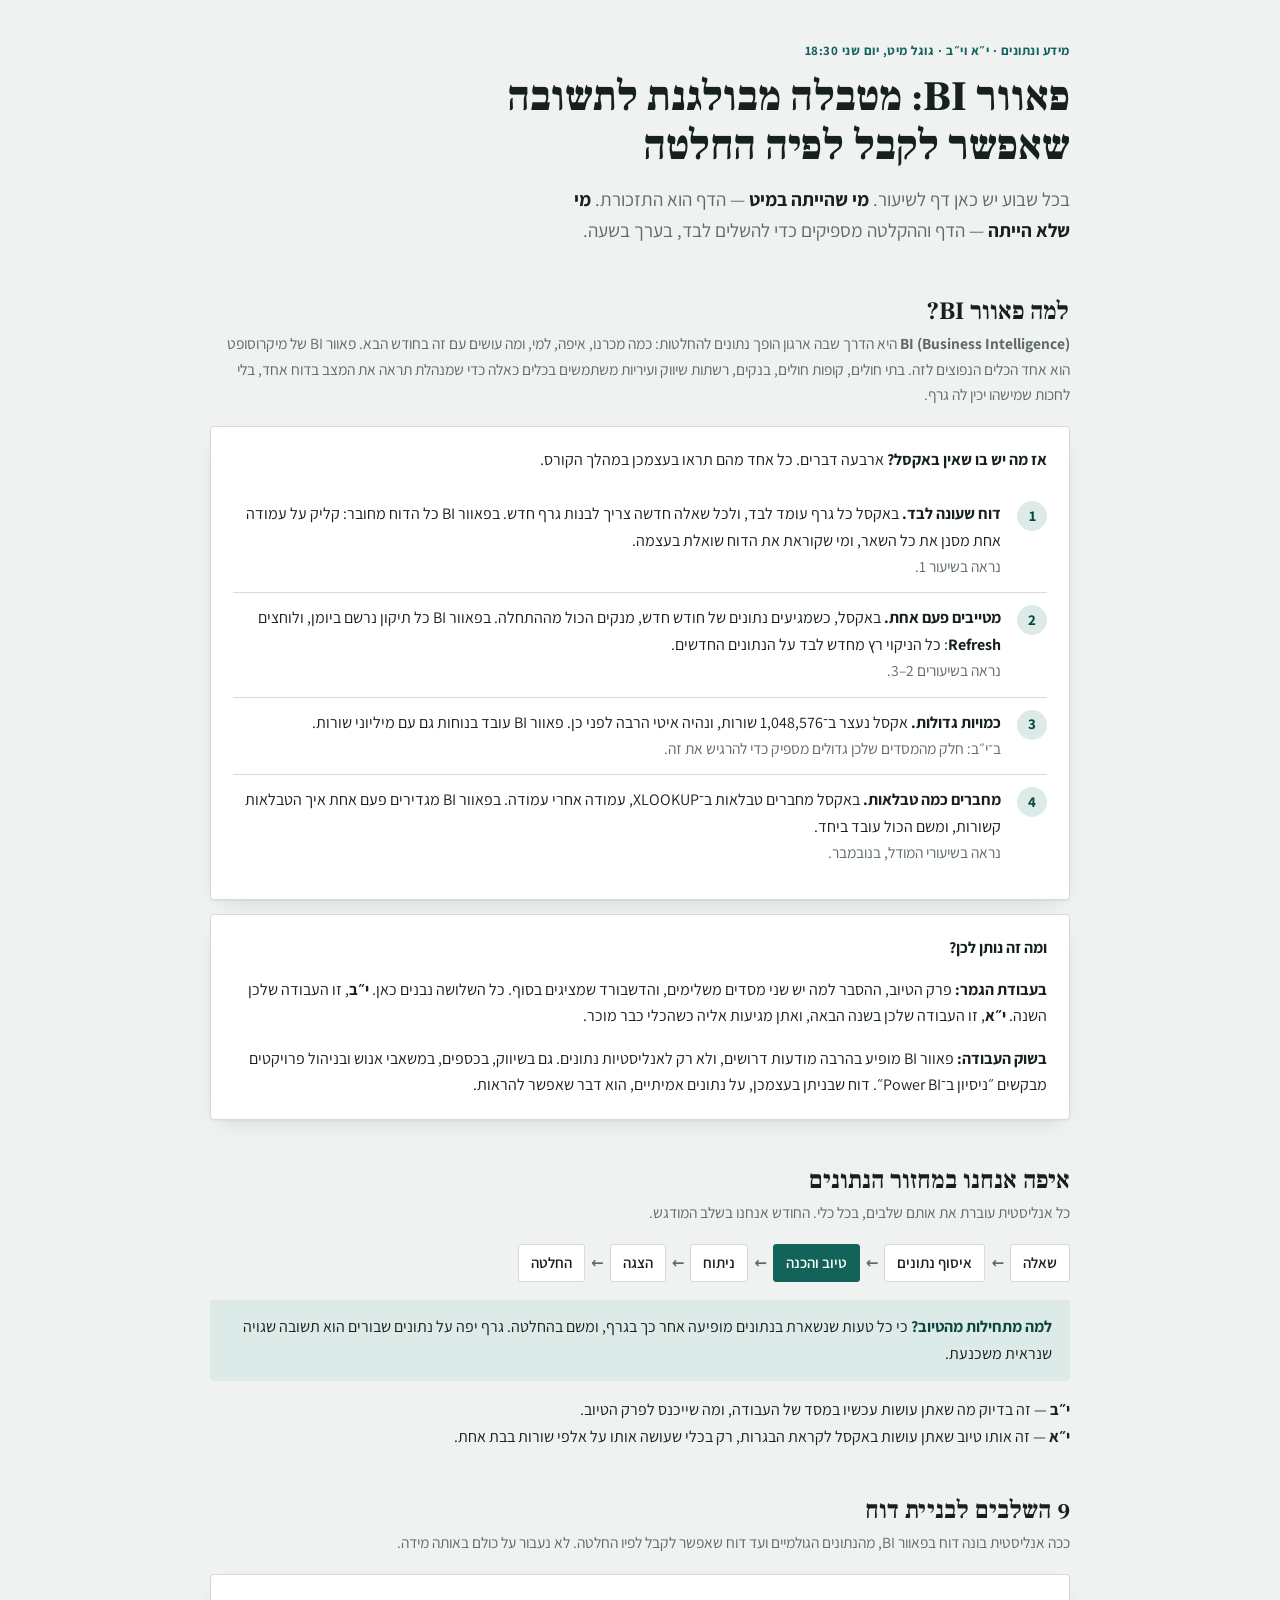
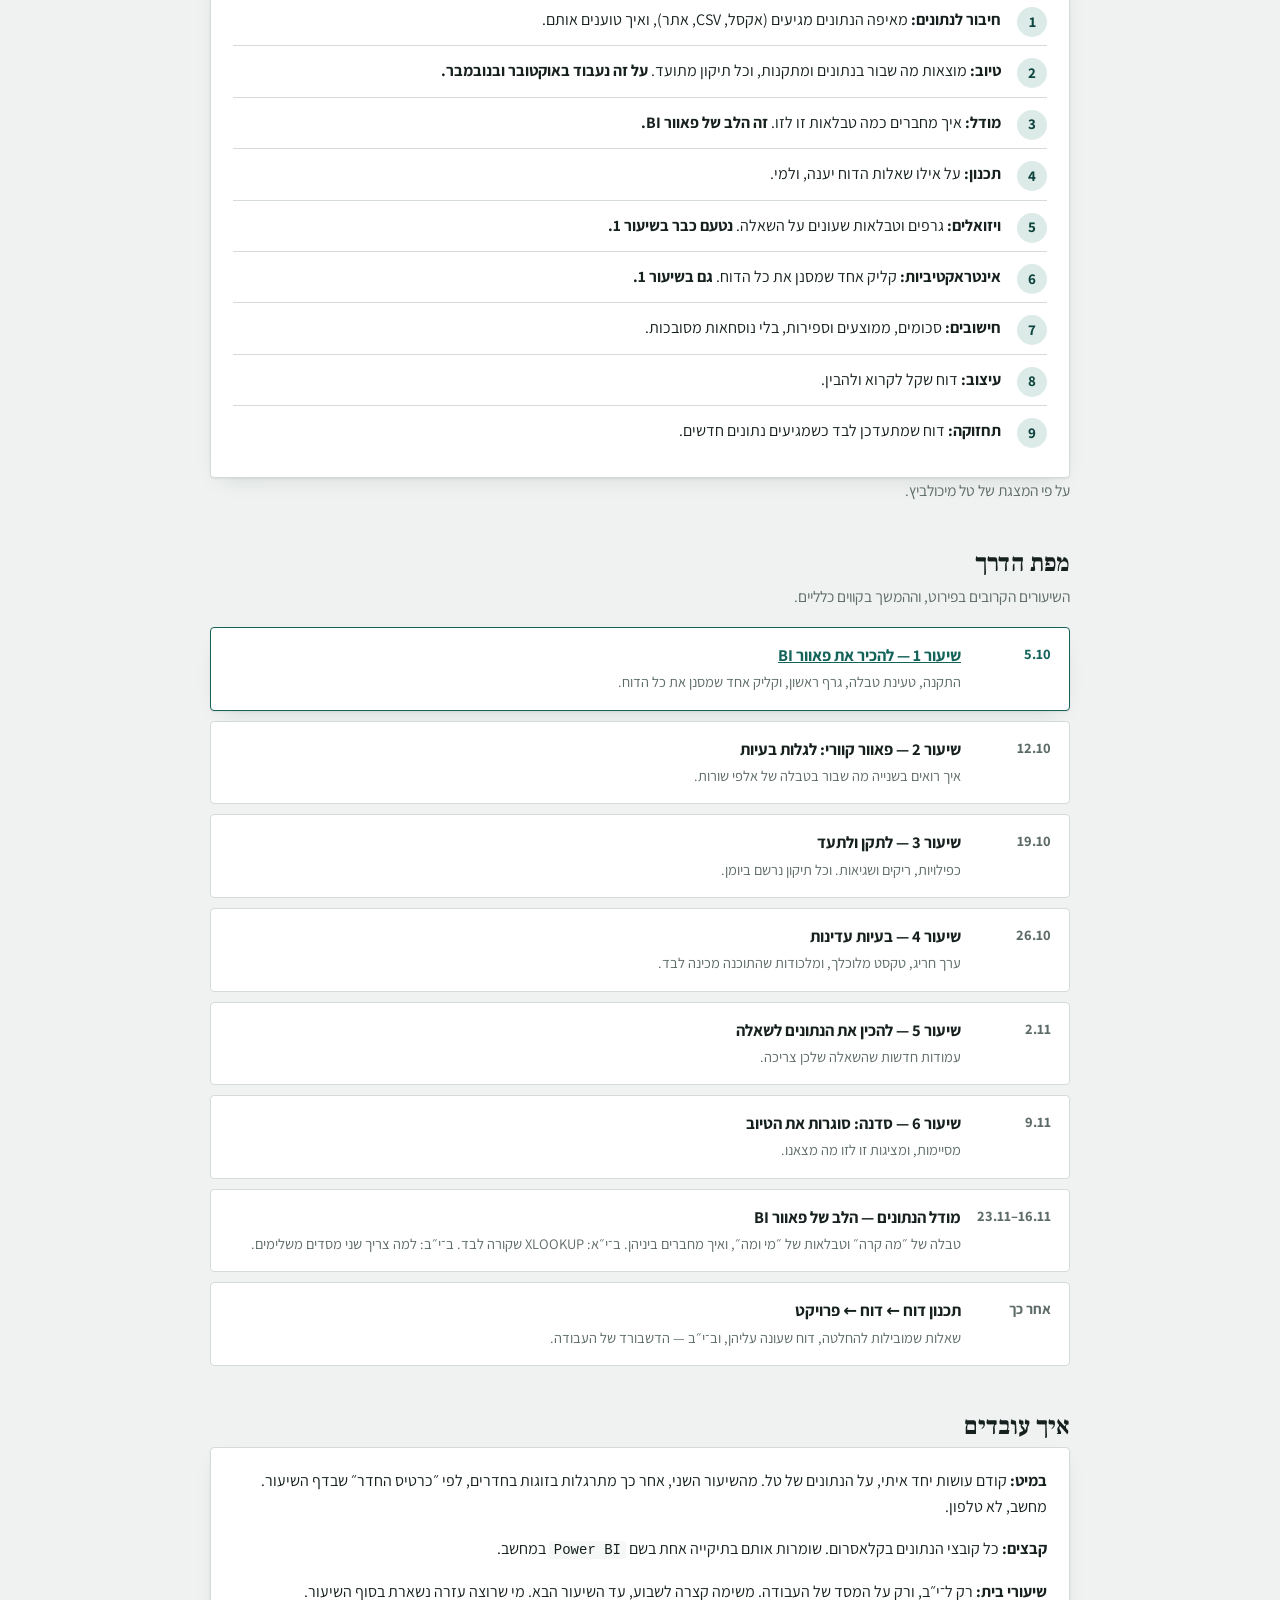
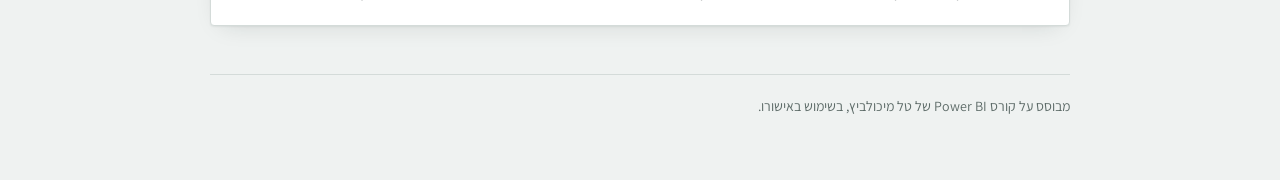
==== index.html @ a645fae7 "מפת הדרך: סעיף "למה פאוור BI?" הגדרה, ארבעה יתרונות מול אקסל (כל אחד קשור לשיעור שבו רואים אותו), עב" ====
<!doctype html>
<html lang="he" dir="rtl">
<head>
<meta charset="utf-8">
<meta name="viewport" content="width=device-width, initial-scale=1">
<title>פאוור BI — מפת הדרך</title>
<link rel="preconnect" href="https://fonts.googleapis.com">
<link rel="preconnect" href="https://fonts.gstatic.com" crossorigin>
<link rel="stylesheet" href="https://fonts.googleapis.com/css2?family=Assistant:wght@400;600;700&family=Frank+Ruhl+Libre:wght@500;700;900&display=swap">
<link rel="stylesheet" href="style.css">
</head>
<body>
<div class="wrap">

<header class="intro">
  <p class="eyebrow">מידע ונתונים · י״א וי״ב · גוגל מיט, יום שני 18:30</p>
  <h1>פאוור BI: מטבלה מבולגנת לתשובה שאפשר לקבל לפיה החלטה</h1>
  <p class="lede">בכל שבוע יש כאן דף לשיעור. <strong>מי שהייתה במיט</strong> — הדף הוא התזכורת.
  <strong>מי שלא הייתה</strong> — הדף וההקלטה מספיקים כדי להשלים לבד, בערך בשעה.</p>
</header>

<section id="why">
  <h2>למה פאוור BI?</h2>
  <p class="sub"><b>BI (Business Intelligence)</b> היא הדרך שבה ארגון הופך נתונים להחלטות: כמה מכרנו, איפה, למי, ומה עושים עם זה בחודש הבא.
  פאוור BI של מיקרוסופט הוא אחד הכלים הנפוצים לזה. בתי חולים, קופות חולים, בנקים, רשתות שיווק ועיריות משתמשים בכלים כאלה כדי שמנהלת תראה את המצב בדוח אחד, בלי לחכות שמישהו יכין לה גרף.</p>
  <div class="box">
    <p style="margin-top:0"><b>אז מה יש בו שאין באקסל?</b> ארבעה דברים. כל אחד מהם תראו בעצמכן במהלך הקורס.</p>
    <ol class="do">
      <li><b>דוח שעונה לבד.</b> באקסל כל גרף עומד לבד, ולכל שאלה חדשה צריך לבנות גרף חדש. בפאוור BI כל הדוח מחובר: קליק על עמודה אחת מסנן את כל השאר, ומי שקוראת את הדוח שואלת בעצמה.
        <br><span class="sub">נראה בשיעור 1.</span></li>
      <li><b>מטייבים פעם אחת.</b> באקסל, כשמגיעים נתונים של חודש חדש, מנקים הכול מההתחלה. בפאוור BI כל תיקון נרשם ביומן, ולוחצים <b>Refresh</b>: כל הניקוי רץ מחדש לבד על הנתונים החדשים.
        <br><span class="sub">נראה בשיעורים 2–3.</span></li>
      <li><b>כמויות גדולות.</b> אקסל נעצר ב־1,048,576 שורות, ונהיה איטי הרבה לפני כן. פאוור BI עובד בנוחות גם עם מיליוני שורות.
        <br><span class="sub">ב־י״ב: חלק מהמסדים שלכן גדולים מספיק כדי להרגיש את זה.</span></li>
      <li><b>מחברים כמה טבלאות.</b> באקסל מחברים טבלאות ב־XLOOKUP, עמודה אחרי עמודה. בפאוור BI מגדירים פעם אחת איך הטבלאות קשורות, ומשם הכול עובד ביחד.
        <br><span class="sub">נראה בשיעורי המודל, בנובמבר.</span></li>
    </ol>
  </div>
  <div class="box">
    <p style="margin-top:0"><b>ומה זה נותן לכן?</b></p>
    <p><b>בעבודת הגמר:</b> פרק הטיוב, ההסבר למה יש שני מסדים משלימים, והדשבורד שמציגים בסוף. כל השלושה נבנים כאן.
    <b>י״ב</b>, זו העבודה שלכן השנה. <b>י״א</b>, זו העבודה שלכן בשנה הבאה, ואתן מגיעות אליה כשהכלי כבר מוכר.</p>
    <p style="margin-bottom:0"><b>בשוק העבודה:</b> פאוור BI מופיע בהרבה מודעות דרושים, ולא רק לאנליסטיות נתונים. גם בשיווק, בכספים, במשאבי אנוש ובניהול פרויקטים מבקשים ״ניסיון ב־Power BI״.
    דוח שבניתן בעצמכן, על נתונים אמיתיים, הוא דבר שאפשר להראות.</p>
  </div>
</section>

<section id="cycle">
  <h2>איפה אנחנו במחזור הנתונים</h2>
  <p class="sub">כל אנליסטית עוברת את אותם שלבים, בכל כלי. החודש אנחנו בשלב המודגש.</p>
  <ul class="cycle" aria-label="מחזור הנתונים">
    <li>שאלה</li><li class="arr" aria-hidden="true">←</li>
    <li>איסוף נתונים</li><li class="arr" aria-hidden="true">←</li>
    <li class="here">טיוב והכנה</li><li class="arr" aria-hidden="true">←</li>
    <li>ניתוח</li><li class="arr" aria-hidden="true">←</li>
    <li>הצגה</li><li class="arr" aria-hidden="true">←</li>
    <li>החלטה</li>
  </ul>
  <div class="why" style="margin-top:18px">
    <b>למה מתחילות מהטיוב?</b> כי כל טעות שנשארת בנתונים מופיעה אחר כך בגרף, ומשם בהחלטה.
    גרף יפה על נתונים שבורים הוא תשובה שגויה שנראית משכנעת.
  </div>
  <p><b>י״ב</b> — זה בדיוק מה שאתן עושות עכשיו במסד של העבודה, ומה שייכנס לפרק הטיוב.<br>
  <b>י״א</b> — זה אותו טיוב שאתן עושות באקסל לקראת הבגרות, רק בכלי שעושה אותו על אלפי שורות בבת אחת.</p>
</section>

<section id="steps">
  <h2>9 השלבים לבניית דוח</h2>
  <p class="sub">ככה אנליסטית בונה דוח בפאוור BI, מהנתונים הגולמיים ועד דוח שאפשר לקבל לפיו החלטה. לא נעבור על כולם באותה מידה.</p>
  <div class="box">
    <ol class="do">
      <li><b>חיבור לנתונים:</b> מאיפה הנתונים מגיעים (אקסל, CSV, אתר), ואיך טוענים אותם.</li>
      <li><b>טיוב:</b> מוצאות מה שבור בנתונים ומתקנות, וכל תיקון מתועד. <b>על זה נעבוד באוקטובר ובנובמבר.</b></li>
      <li><b>מודל:</b> איך מחברים כמה טבלאות זו לזו. <b>זה הלב של פאוור BI.</b></li>
      <li><b>תכנון:</b> על אילו שאלות הדוח יענה, ולמי.</li>
      <li><b>ויזואלים:</b> גרפים וטבלאות שעונים על השאלה. <b>נטעם כבר בשיעור 1.</b></li>
      <li><b>אינטראקטיביות:</b> קליק אחד שמסנן את כל הדוח. <b>גם בשיעור 1.</b></li>
      <li><b>חישובים:</b> סכומים, ממוצעים וספירות, בלי נוסחאות מסובכות.</li>
      <li><b>עיצוב:</b> דוח שקל לקרוא ולהבין.</li>
      <li><b>תחזוקה:</b> דוח שמתעדכן לבד כשמגיעים נתונים חדשים.</li>
    </ol>
  </div>
  <p class="sub">על פי המצגת של טל מיכולביץ.</p>
</section>

<section id="road">
  <h2>מפת הדרך</h2>
  <p class="sub">השיעורים הקרובים בפירוט, וההמשך בקווים כלליים.</p>
  <ol class="road">
    <li class="now"><span class="d">5.10</span><div><b><a href="lesson1.html">שיעור 1 — להכיר את פאוור BI</a></b><span>התקנה, טעינת טבלה, גרף ראשון, וקליק אחד שמסנן את כל הדוח.</span></div></li>
    <li><span class="d">12.10</span><div><b>שיעור 2 — פאוור קוורי: לגלות בעיות</b><span>איך רואים בשנייה מה שבור בטבלה של אלפי שורות.</span></div></li>
    <li><span class="d">19.10</span><div><b>שיעור 3 — לתקן ולתעד</b><span>כפילויות, ריקים ושגיאות. וכל תיקון נרשם ביומן.</span></div></li>
    <li><span class="d">26.10</span><div><b>שיעור 4 — בעיות עדינות</b><span>ערך חריג, טקסט מלוכלך, ומלכודות שהתוכנה מכינה לבד.</span></div></li>
    <li><span class="d">2.11</span><div><b>שיעור 5 — להכין את הנתונים לשאלה</b><span>עמודות חדשות שהשאלה שלכן צריכה.</span></div></li>
    <li><span class="d">9.11</span><div><b>שיעור 6 — סדנה: סוגרות את הטיוב</b><span>מסיימות, ומציגות זו לזו מה מצאנו.</span></div></li>
    <li><span class="d">16.11–23.11</span><div><b>מודל הנתונים — הלב של פאוור BI</b><span>טבלה של ״מה קרה״ וטבלאות של ״מי ומה״, ואיך מחברים ביניהן. ב־י״א: XLOOKUP שקורה לבד. ב־י״ב: למה צריך שני מסדים משלימים.</span></div></li>
    <li><span class="d">אחר כך</span><div><b>תכנון דוח ← דוח ← פרויקט</b><span>שאלות שמובילות להחלטה, דוח שעונה עליהן, וב־י״ב — הדשבורד של העבודה.</span></div></li>
  </ol>
</section>

<section id="how">
  <h2>איך עובדים</h2>
  <div class="box">
    <p style="margin-top:0"><b>במיט:</b> קודם עושות יחד איתי, על הנתונים של טל. מהשיעור השני, אחר כך מתרגלות בזוגות בחדרים, לפי ״כרטיס החדר״ שבדף השיעור. מחשב, לא טלפון.</p>
    <p><b>קבצים:</b> כל קובצי הנתונים בקלאסרום. שומרות אותם בתיקייה אחת בשם <code>Power BI</code> במחשב.</p>
    <p style="margin-bottom:0"><b>שיעורי בית:</b> רק ל־י״ב, ורק על המסד של העבודה. משימה קצרה לשבוע, עד השיעור הבא. מי שרוצה עזרה נשארת בסוף השיעור.</p>
  </div>
</section>

<footer>
  <p>מבוסס על קורס Power BI של טל מיכולביץ, בשימוש באישורו.</p>
</footer>

</div>
</body>
</html>
---- style.css ----
/* סגנון משותף לכל דפי השיעורים — אותה שפה עיצובית כמו דף בחירת המסד */
:root {
  --bg: #eff2f1;
  --surface: #ffffff;
  --surface-2: #f6f8f7;
  --ink: #16211f;
  --muted: #5d6b68;
  --line: #d4dbd9;
  --accent: #14635a;
  --accent-ink: #0d443e;
  --accent-soft: #dcebe7;
  --clay: #a84f28;
  --clay-soft: #f6e7df;
  --shadow: 0 1px 2px rgba(22,33,31,.06), 0 8px 24px -12px rgba(22,33,31,.18);
  --display: "Frank Ruhl Libre", "Times New Roman", serif;
  --body: "Assistant", "Segoe UI", system-ui, sans-serif;
  --mono: "Consolas", "Courier New", monospace;
}
@media (prefers-color-scheme: dark) {
  :root:not([data-theme="light"]) {
    --bg: #0f1513; --surface: #18211f; --surface-2: #1e2826;
    --ink: #e9efed; --muted: #96a5a1; --line: #2c3936;
    --accent: #5cbbab; --accent-ink: #8fd6c9; --accent-soft: #1b302c;
    --clay: #e0906a; --clay-soft: #2e211a;
    --shadow: 0 1px 2px rgba(0,0,0,.4), 0 8px 24px -12px rgba(0,0,0,.7);
  }
}
:root[data-theme="dark"] {
  --bg: #0f1513; --surface: #18211f; --surface-2: #1e2826;
  --ink: #e9efed; --muted: #96a5a1; --line: #2c3936;
  --accent: #5cbbab; --accent-ink: #8fd6c9; --accent-soft: #1b302c;
  --clay: #e0906a; --clay-soft: #2e211a;
  --shadow: 0 1px 2px rgba(0,0,0,.4), 0 8px 24px -12px rgba(0,0,0,.7);
}

* { box-sizing: border-box; }

body {
  direction: rtl;
  background: var(--bg);
  color: var(--ink);
  font-family: var(--body);
  font-size: 16px;
  line-height: 1.65;
  margin: 0;
  padding-inline: 16px;
  padding-block: 0 56px;
}

.wrap { max-width: 860px; margin-inline: auto; }

/* ---------- פתיחה ---------- */
.intro { padding-block: 40px 4px; }
.eyebrow {
  font-size: 13px; font-weight: 700; color: var(--accent);
  letter-spacing: .04em; margin: 0 0 12px;
}
.eyebrow a { color: inherit; }
h1 {
  font-family: var(--display); font-weight: 900;
  font-size: clamp(28px, 6vw, 42px); line-height: 1.15;
  margin: 0 0 14px; text-wrap: balance;
}
.lede { font-size: clamp(17px, 2.4vw, 19px); color: var(--muted); max-width: 58ch; margin: 0; }
.lede strong { color: var(--ink); }

/* ---------- ניווט פנימי ---------- */
.toc {
  display: flex; flex-wrap: wrap; gap: 8px; margin: 24px 0 0; padding: 0; list-style: none;
}
.toc a {
  display: inline-block; font-size: 14px; font-weight: 600; text-decoration: none;
  border: 1px solid var(--line); border-radius: 3px; padding: 6px 12px;
  color: var(--ink); background: var(--surface);
}
.toc a:hover, .toc a:focus-visible { border-color: var(--accent); color: var(--accent); }

/* ---------- חלקים ---------- */
section { margin-top: 44px; scroll-margin-top: 16px; }
h2 {
  font-family: var(--display); font-weight: 700; font-size: 25px;
  margin: 0 0 4px; line-height: 1.3;
}
h2 .part { color: var(--accent); font-size: 17px; display: block; font-family: var(--body); font-weight: 700; }
.sub { color: var(--muted); font-size: 15.5px; margin: 0 0 18px; }
h3 { font-size: 18px; margin: 26px 0 8px; }

.box {
  background: var(--surface); border: 1px solid var(--line); border-radius: 4px;
  padding: 20px 22px; box-shadow: var(--shadow);
}
.box + .box { margin-top: 14px; }

/* ---------- צעדים ממוספרים ---------- */
ol.do { counter-reset: s; list-style: none; padding: 0; margin: 0; }
ol.do > li {
  counter-increment: s; position: relative;
  padding: 12px 46px 12px 0; border-bottom: 1px solid var(--line);
}
ol.do > li:last-child { border-bottom: 0; }
ol.do > li::before {
  content: counter(s); position: absolute; right: 0; top: 12px;
  width: 30px; height: 30px; border-radius: 50%;
  background: var(--accent-soft); color: var(--accent-ink);
  font-weight: 700; font-size: 15px; display: grid; place-items: center;
}
ol.do ul { margin: 6px 0 0; padding-inline-start: 20px; }

/* נתיב תפריט: Home › Get Data › Excel */
.path {
  font-family: var(--mono); font-size: 14px; direction: ltr; unicode-bidi: isolate;
  background: var(--surface-2); border: 1px solid var(--line); border-radius: 3px;
  padding: 1px 6px; white-space: nowrap;
}
/* בטלפון נתיב ארוך נשבר לשורות, אחרת הוא מרחיב את כל הדף */
@media (max-width: 600px) { .path { white-space: normal; overflow-wrap: anywhere; } }
code, .en { direction: ltr; unicode-bidi: isolate; }
code { font-family: var(--mono); font-size: 14px; background: var(--surface-2); padding: 1px 5px; border-radius: 3px; }

figure { margin: 12px 0 4px; }
figure img { max-width: 100%; height: auto; border: 1px solid var(--line); border-radius: 3px; display: block; }
figcaption { font-size: 13.5px; color: var(--muted); margin-top: 4px; }

/* ---------- תיבות מיוחדות ---------- */
.why {
  background: var(--accent-soft); color: var(--ink);
  border-radius: 4px; padding: 14px 18px; margin: 14px 0;
}
.why b:first-child { color: var(--accent-ink); }
.trap {
  background: var(--clay-soft); border-inline-start: 3px solid var(--clay);
  border-radius: 0 3px 3px 0; padding: 12px 16px; margin: 12px 0; font-size: 15px;
}
.trap b:first-child { color: var(--clay); }
.who {
  display: inline-block; font-size: 12.5px; font-weight: 700; border-radius: 3px;
  padding: 1px 8px; margin-inline-start: 6px; vertical-align: 2px;
  background: var(--clay); color: #fff;
}
.who.all { background: var(--accent); }

/* ---------- כרטיס החדר ---------- */
/* ביקורת: "✔ עכשיו אמור להופיע..." אחרי כל 2–3 שלבים */
.ok {
  border: 1px solid var(--accent); border-inline-start-width: 4px; border-radius: 3px;
  padding: 10px 14px; margin: 12px 0; font-size: 15px; background: var(--surface);
}
.ok b:first-child { color: var(--accent-ink); }
/* החילוף באמצע: הנהגת והנווטת מתחלפות */
.swap {
  border: 1px dashed var(--line); border-radius: 3px; text-align: center;
  padding: 8px 12px; margin: 14px 0; font-weight: 700; color: var(--muted);
}
/* "אם נשאר זמן" */
.opt {
  display: inline-block; font-size: 12.5px; font-weight: 700; border-radius: 3px;
  padding: 1px 8px; margin-inline-start: 6px; vertical-align: 2px;
  border: 1px solid var(--muted); color: var(--muted);
}
.roles { display: grid; grid-template-columns: repeat(auto-fit, minmax(220px, 1fr)); gap: 10px; margin: 0 0 14px; }
.roles div { background: var(--surface-2); border-radius: 3px; padding: 10px 14px; font-size: 15px; }

/* ---------- הקלטה ואינדקס ---------- */
.rec { display: flex; flex-wrap: wrap; gap: 10px; align-items: center; }
.btn {
  display: inline-block; font-size: 15px; font-weight: 700; text-decoration: none;
  background: var(--accent); color: #fff; border-radius: 3px; padding: 9px 16px;
}
:root[data-theme="dark"] .btn { color: #0f1513; }
@media (prefers-color-scheme: dark) { :root:not([data-theme="light"]) .btn { color: #0f1513; } }
.btn.off { background: var(--line); color: var(--muted); pointer-events: none; }

table { border-collapse: collapse; width: 100%; font-size: 15px; }
th, td { text-align: right; padding: 8px 10px; border-bottom: 1px solid var(--line); vertical-align: top; }
th { font-size: 13.5px; color: var(--muted); font-weight: 700; }
td.t { font-variant-numeric: tabular-nums; white-space: nowrap; direction: ltr; text-align: left; width: 1%; }
.scroll { overflow-x: auto; }

/* ---------- נתקעתי ---------- */
details {
  background: var(--surface); border: 1px solid var(--line); border-radius: 4px;
  padding: 0 18px; margin-bottom: 8px;
}
summary { cursor: pointer; font-weight: 700; padding: 12px 0; }
details[open] summary { border-bottom: 1px solid var(--line); margin-bottom: 10px; }
details > :last-child { margin-bottom: 14px; }

/* ---------- איך אדע שהצלחתי ---------- */
.check { list-style: none; padding: 0; margin: 0; }
.check li { padding: 6px 0; }
.check label { display: flex; gap: 10px; align-items: flex-start; cursor: pointer; }
.check input { width: 18px; height: 18px; margin-top: 4px; accent-color: var(--accent); flex: none; }

/* ---------- מפת הדרך ---------- */
.road { list-style: none; padding: 0; margin: 0; display: grid; gap: 10px; }
.road li {
  display: grid; grid-template-columns: 76px 1fr; gap: 14px; align-items: start;
  background: var(--surface); border: 1px solid var(--line); border-radius: 4px; padding: 14px 18px;
}
.road .d { font-weight: 700; color: var(--muted); font-variant-numeric: tabular-nums; }
.road b { display: block; font-size: 16.5px; }
.road span { color: var(--muted); font-size: 14.5px; }
.road li.now { border-color: var(--accent); box-shadow: var(--shadow); }
.road li.now .d { color: var(--accent); }
.road a { color: var(--accent); font-weight: 700; }

.cycle { display: flex; flex-wrap: wrap; gap: 6px; align-items: center; margin: 8px 0 0; padding: 0; list-style: none; }
.cycle li {
  background: var(--surface); border: 1px solid var(--line); border-radius: 3px;
  padding: 6px 12px; font-weight: 600; font-size: 15px;
}
.cycle li.here { background: var(--accent); border-color: var(--accent); color: #fff; }
:root[data-theme="dark"] .cycle li.here { color: #0f1513; }
@media (prefers-color-scheme: dark) { :root:not([data-theme="light"]) .cycle li.here { color: #0f1513; } }
.cycle .arr { border: 0; background: none; padding: 0; color: var(--muted); }

footer { margin-top: 48px; padding-top: 20px; border-top: 1px solid var(--line); }
footer p { margin: 0 0 6px; font-size: 14px; color: var(--muted); }
footer a { color: var(--accent); font-weight: 600; }

a:focus-visible, summary:focus-visible, input:focus-visible { outline: 2px solid var(--accent); outline-offset: 2px; }

@media (max-width: 560px) {
  .road li { grid-template-columns: 1fr; gap: 2px; }
  ol.do > li { padding-right: 40px; }
}
@media print {
  body { background: #fff; }
  .toc, .rec { display: none; }
  details { border: 0; }
}
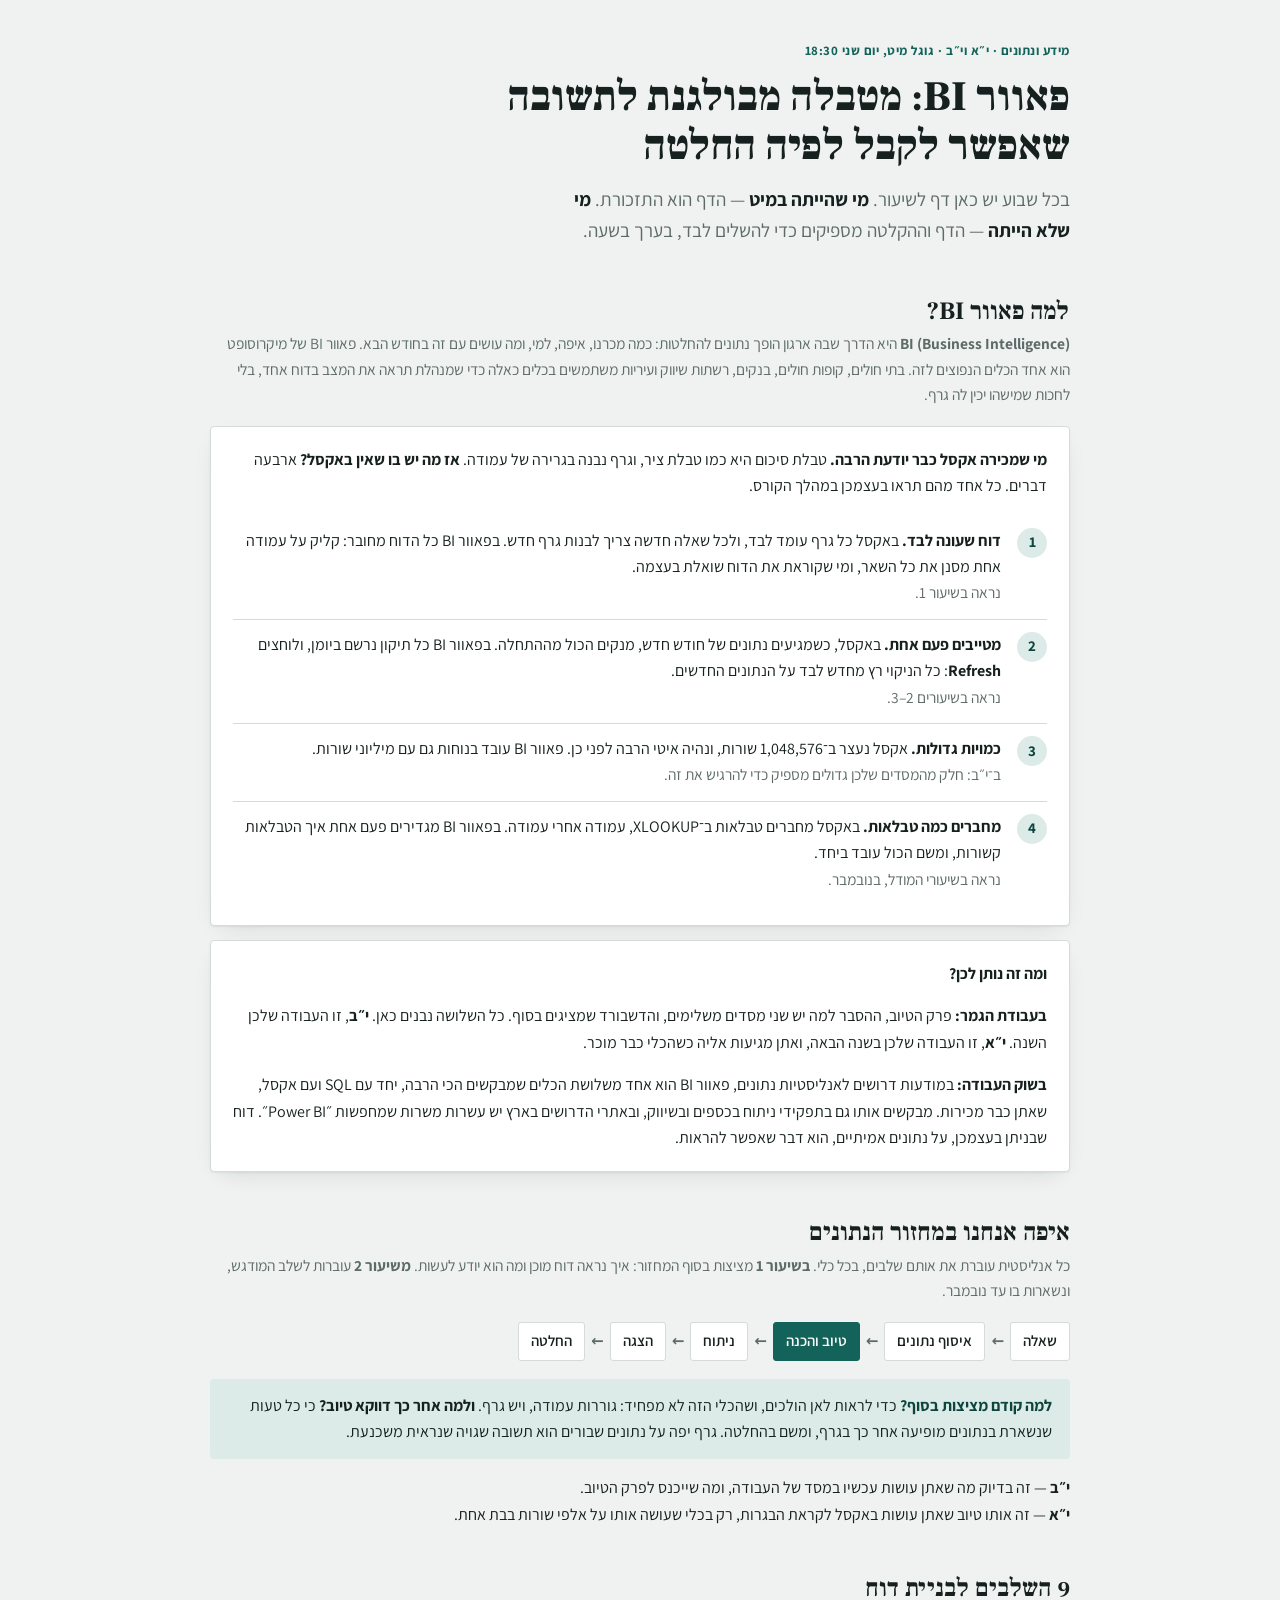
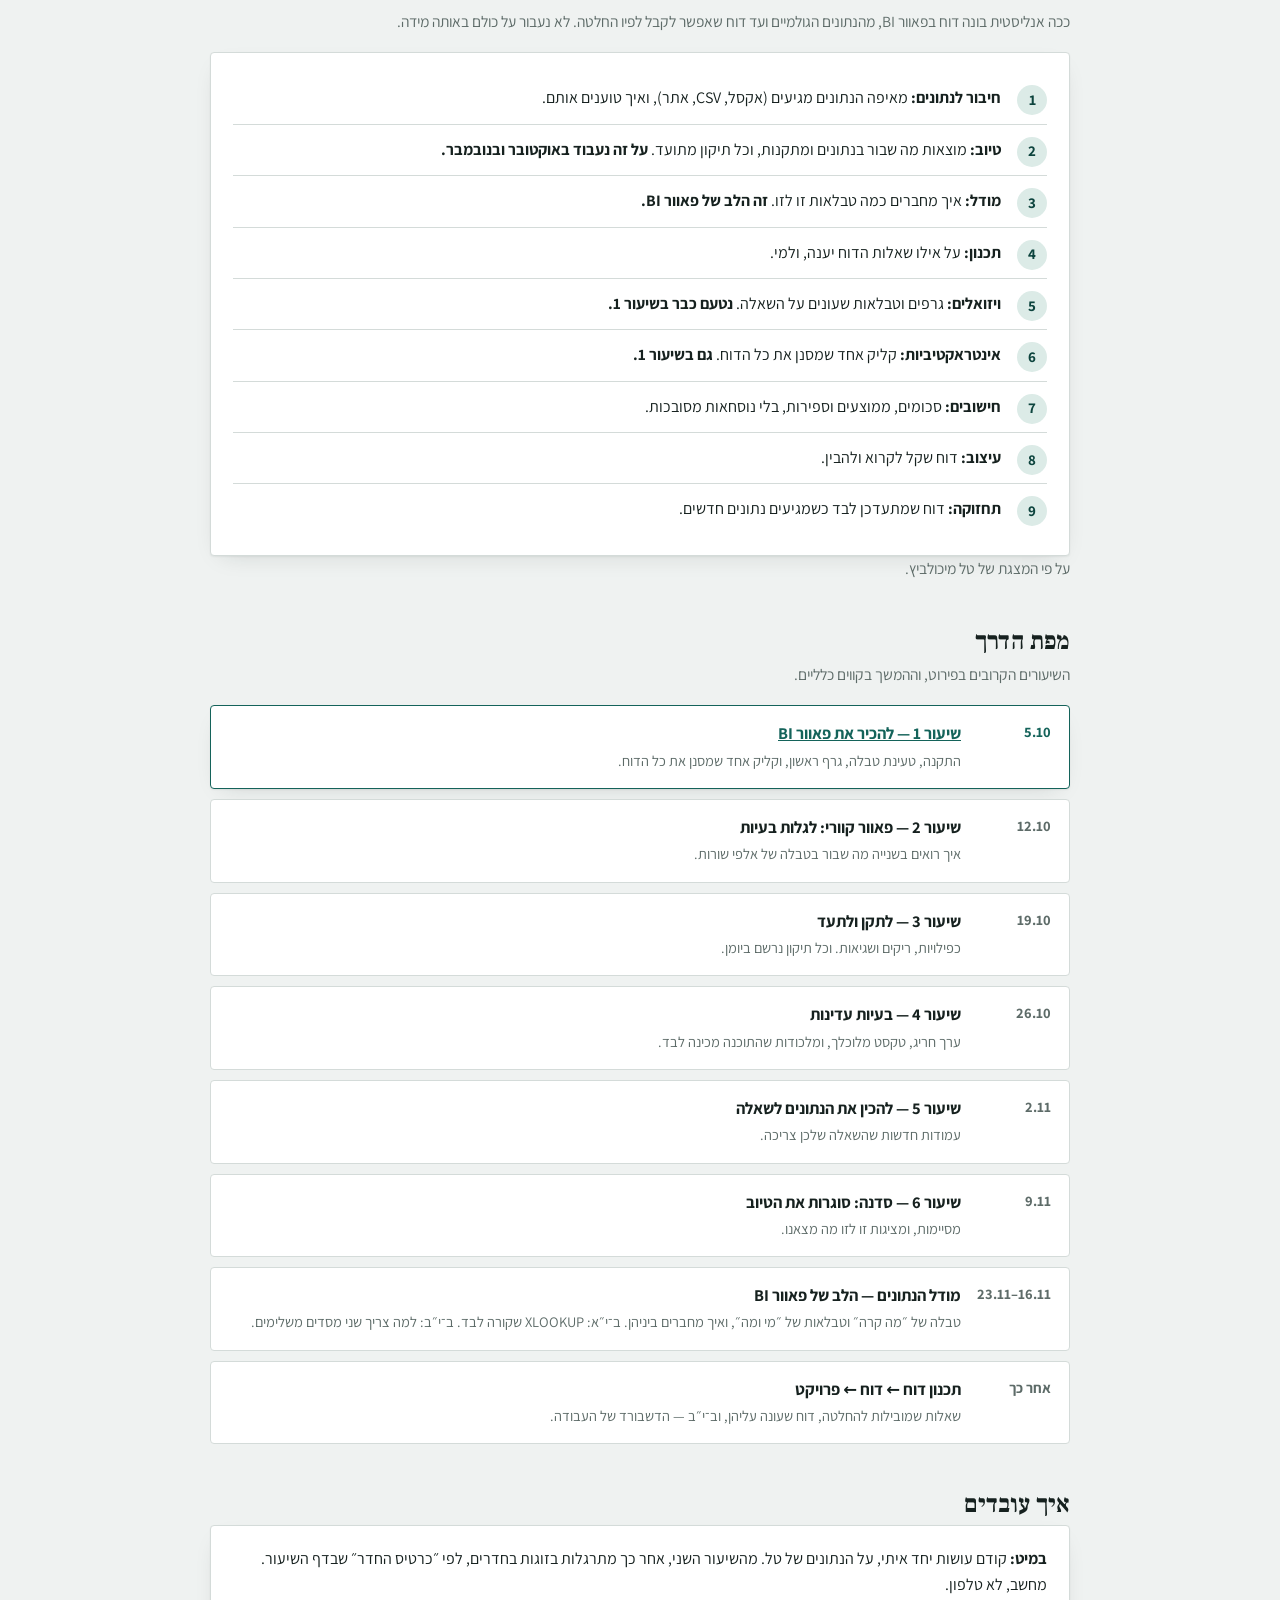
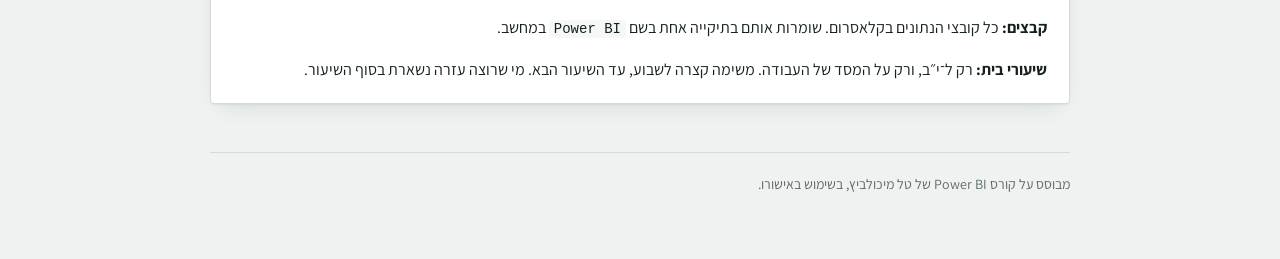
==== commit 61ce2dd3: "מפת הדרך: שיעור 1 כהיכרות, ושוק העבודה בנוסח מדויק מחזור הנתונים: בשיעור 1 מציצות בדוח מוכן, הטיוב מ" ====
--- a/index.html
+++ b/index.html
@@ -24,7 +24,8 @@
   <p class="sub"><b>BI (Business Intelligence)</b> היא הדרך שבה ארגון הופך נתונים להחלטות: כמה מכרנו, איפה, למי, ומה עושים עם זה בחודש הבא.
   פאוור BI של מיקרוסופט הוא אחד הכלים הנפוצים לזה. בתי חולים, קופות חולים, בנקים, רשתות שיווק ועיריות משתמשים בכלים כאלה כדי שמנהלת תראה את המצב בדוח אחד, בלי לחכות שמישהו יכין לה גרף.</p>
   <div class="box">
-    <p style="margin-top:0"><b>אז מה יש בו שאין באקסל?</b> ארבעה דברים. כל אחד מהם תראו בעצמכן במהלך הקורס.</p>
+    <p style="margin-top:0"><b>מי שמכירה אקסל כבר יודעת הרבה.</b> טבלת סיכום היא כמו טבלת ציר, וגרף נבנה בגרירה של עמודה.
+    <b>אז מה יש בו שאין באקסל?</b> ארבעה דברים. כל אחד מהם תראו בעצמכן במהלך הקורס.</p>
     <ol class="do">
       <li><b>דוח שעונה לבד.</b> באקסל כל גרף עומד לבד, ולכל שאלה חדשה צריך לבנות גרף חדש. בפאוור BI כל הדוח מחובר: קליק על עמודה אחת מסנן את כל השאר, ומי שקוראת את הדוח שואלת בעצמה.
         <br><span class="sub">נראה בשיעור 1.</span></li>
@@ -40,14 +41,16 @@
     <p style="margin-top:0"><b>ומה זה נותן לכן?</b></p>
     <p><b>בעבודת הגמר:</b> פרק הטיוב, ההסבר למה יש שני מסדים משלימים, והדשבורד שמציגים בסוף. כל השלושה נבנים כאן.
     <b>י״ב</b>, זו העבודה שלכן השנה. <b>י״א</b>, זו העבודה שלכן בשנה הבאה, ואתן מגיעות אליה כשהכלי כבר מוכר.</p>
-    <p style="margin-bottom:0"><b>בשוק העבודה:</b> פאוור BI מופיע בהרבה מודעות דרושים, ולא רק לאנליסטיות נתונים. גם בשיווק, בכספים, במשאבי אנוש ובניהול פרויקטים מבקשים ״ניסיון ב־Power BI״.
+    <p style="margin-bottom:0"><b>בשוק העבודה:</b> במודעות דרושים לאנליסטיות נתונים, פאוור BI הוא אחד משלושת הכלים שמבקשים הכי הרבה, יחד עם SQL ועם אקסל, שאתן כבר מכירות.
+    מבקשים אותו גם בתפקידי ניתוח בכספים ובשיווק, ובאתרי הדרושים בארץ יש עשרות משרות שמחפשות ״Power BI״.
     דוח שבניתן בעצמכן, על נתונים אמיתיים, הוא דבר שאפשר להראות.</p>
   </div>
 </section>
 
 <section id="cycle">
   <h2>איפה אנחנו במחזור הנתונים</h2>
-  <p class="sub">כל אנליסטית עוברת את אותם שלבים, בכל כלי. החודש אנחנו בשלב המודגש.</p>
+  <p class="sub">כל אנליסטית עוברת את אותם שלבים, בכל כלי. <b>בשיעור 1</b> מציצות בסוף המחזור: איך נראה דוח מוכן ומה הוא יודע לעשות.
+  <b>משיעור 2</b> עוברות לשלב המודגש, ונשארות בו עד נובמבר.</p>
   <ul class="cycle" aria-label="מחזור הנתונים">
     <li>שאלה</li><li class="arr" aria-hidden="true">←</li>
     <li>איסוף נתונים</li><li class="arr" aria-hidden="true">←</li>
@@ -57,7 +60,8 @@
     <li>החלטה</li>
   </ul>
   <div class="why" style="margin-top:18px">
-    <b>למה מתחילות מהטיוב?</b> כי כל טעות שנשארת בנתונים מופיעה אחר כך בגרף, ומשם בהחלטה.
+    <b>למה קודם מציצות בסוף?</b> כדי לראות לאן הולכים, ושהכלי הזה לא מפחיד: גוררות עמודה, ויש גרף.
+    <b>ולמה אחר כך דווקא טיוב?</b> כי כל טעות שנשארת בנתונים מופיעה אחר כך בגרף, ומשם בהחלטה.
     גרף יפה על נתונים שבורים הוא תשובה שגויה שנראית משכנעת.
   </div>
   <p><b>י״ב</b> — זה בדיוק מה שאתן עושות עכשיו במסד של העבודה, ומה שייכנס לפרק הטיוב.<br>
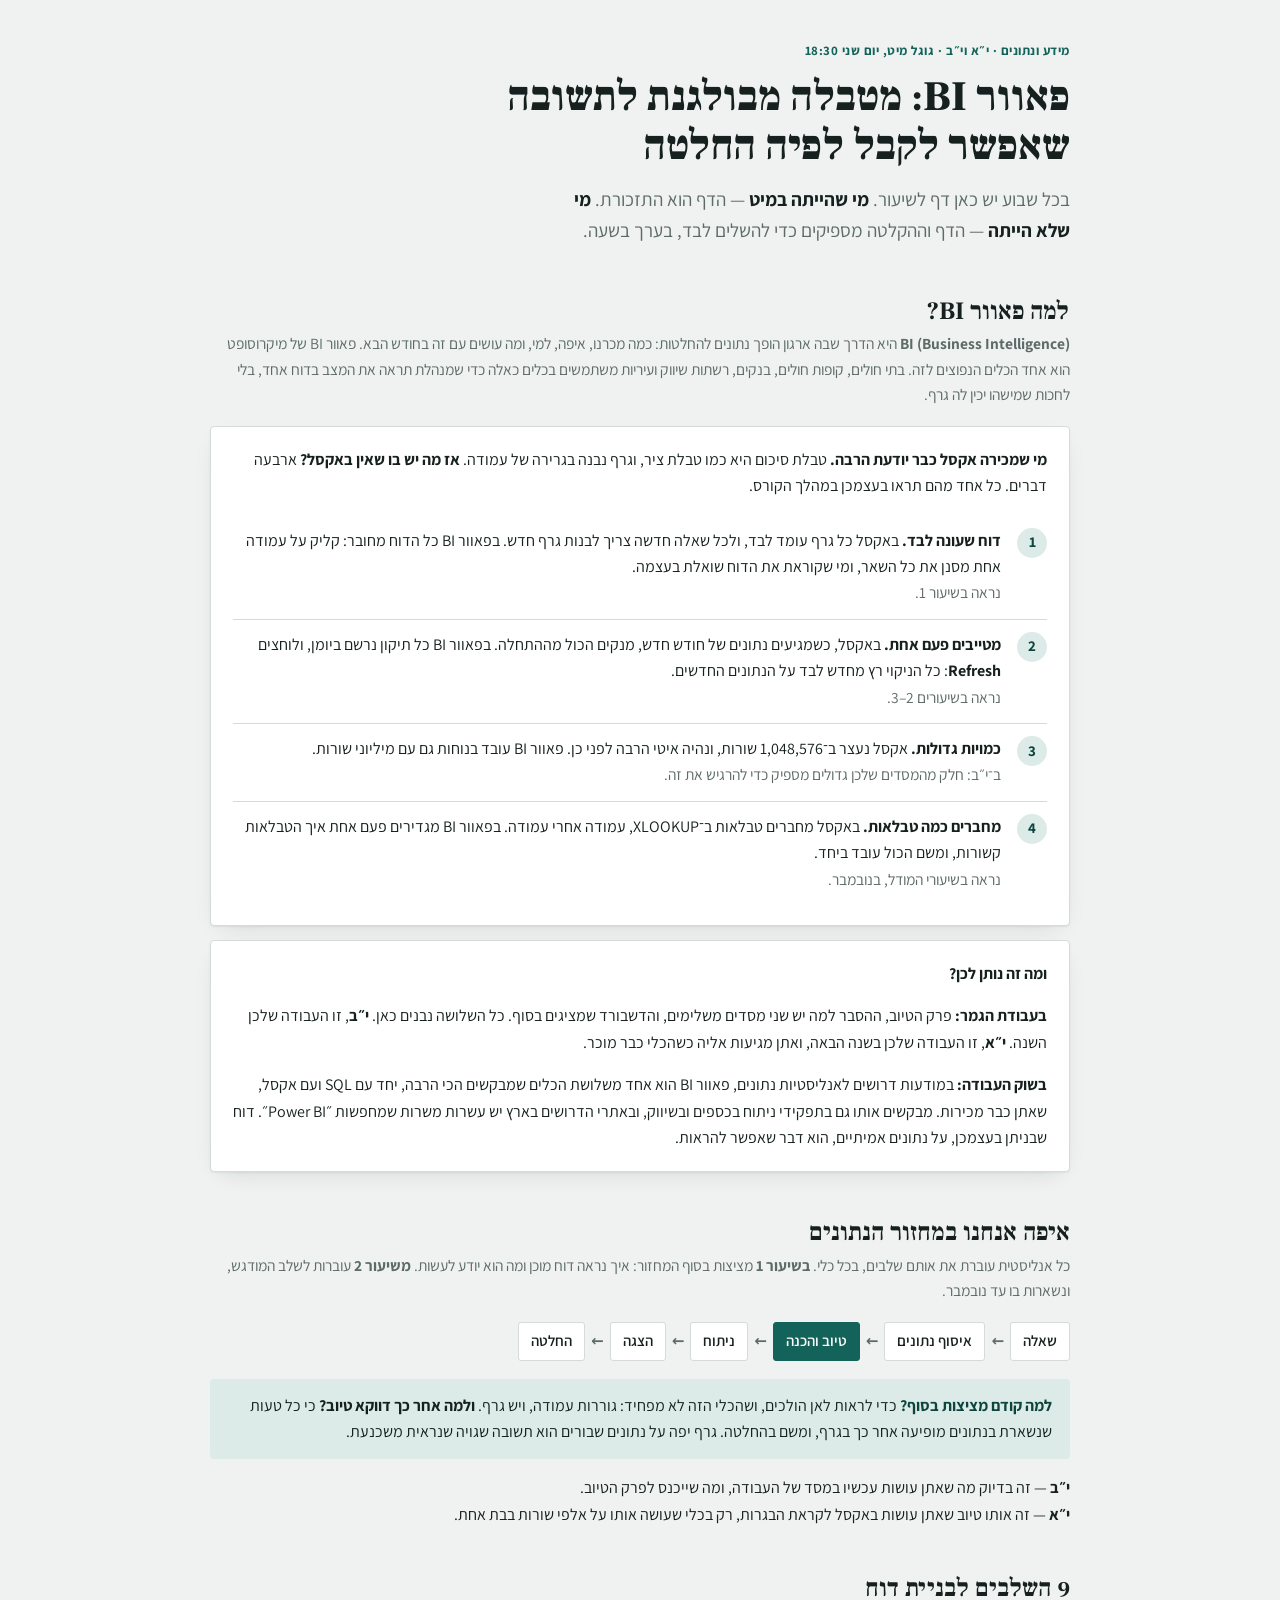
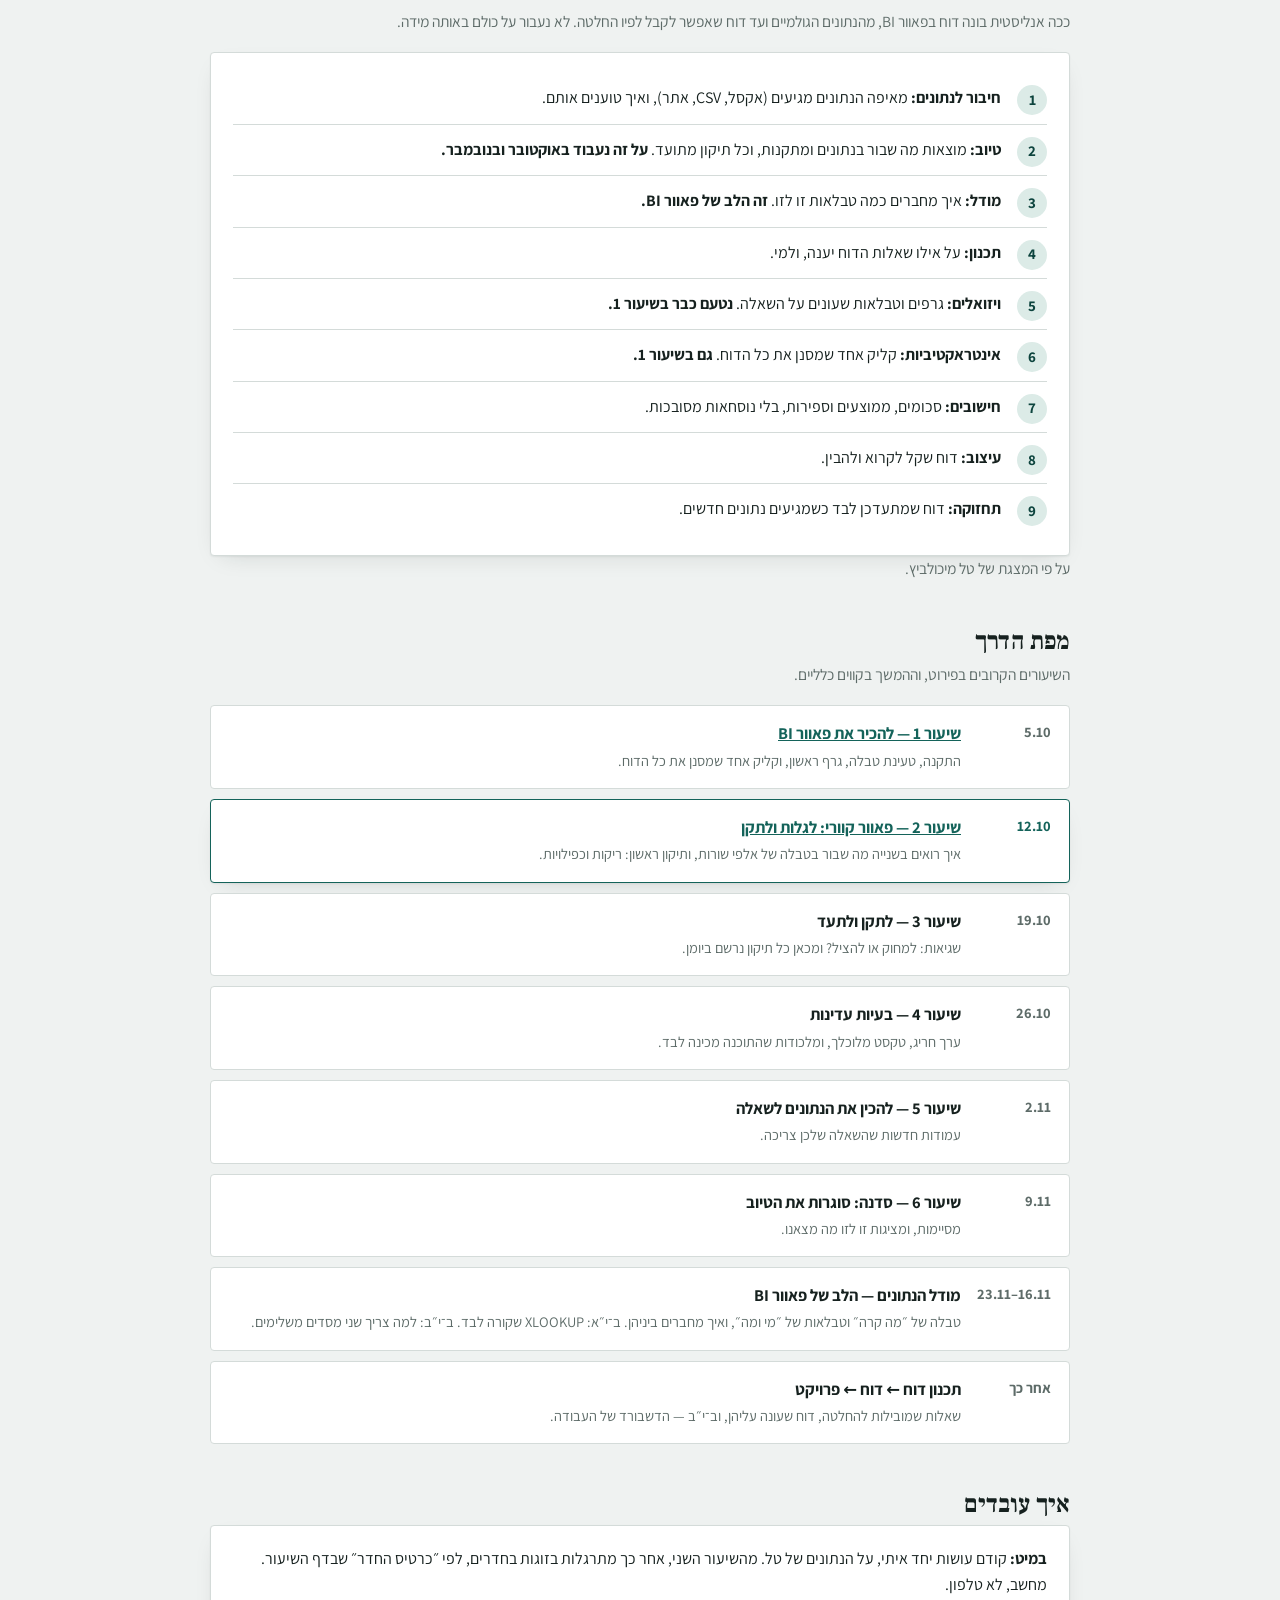
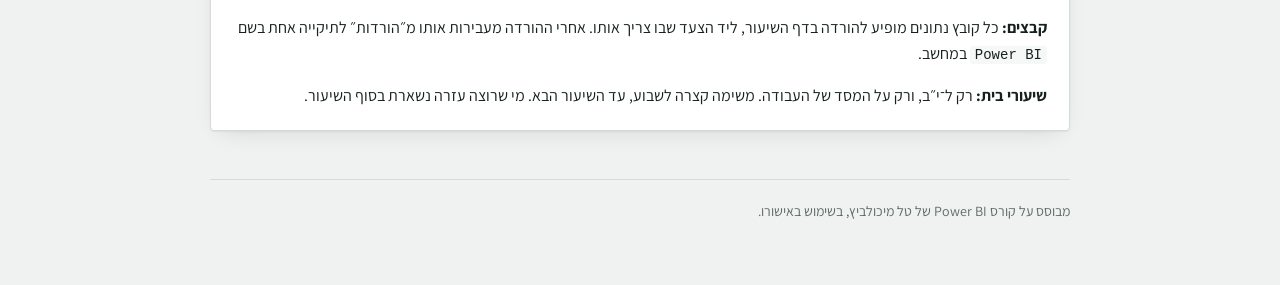
==== commit e81adb4b: "שיעור 2: הדף בתבנית החדשה, וכל קובצי הנתונים להורדה מהאתר - lesson2.html + lesson.js (פס שלבים, וי ל" ====
--- a/index.html
+++ b/index.html
@@ -7,7 +7,7 @@
 <link rel="preconnect" href="https://fonts.googleapis.com">
 <link rel="preconnect" href="https://fonts.gstatic.com" crossorigin>
 <link rel="stylesheet" href="https://fonts.googleapis.com/css2?family=Assistant:wght@400;600;700&family=Frank+Ruhl+Libre:wght@500;700;900&display=swap">
-<link rel="stylesheet" href="style.css">
+<link rel="stylesheet" href="style.css?v=5">
 </head>
 <body>
 <div class="wrap">
@@ -91,9 +91,9 @@
   <h2>מפת הדרך</h2>
   <p class="sub">השיעורים הקרובים בפירוט, וההמשך בקווים כלליים.</p>
   <ol class="road">
-    <li class="now"><span class="d">5.10</span><div><b><a href="lesson1.html">שיעור 1 — להכיר את פאוור BI</a></b><span>התקנה, טעינת טבלה, גרף ראשון, וקליק אחד שמסנן את כל הדוח.</span></div></li>
-    <li><span class="d">12.10</span><div><b>שיעור 2 — פאוור קוורי: לגלות בעיות</b><span>איך רואים בשנייה מה שבור בטבלה של אלפי שורות.</span></div></li>
-    <li><span class="d">19.10</span><div><b>שיעור 3 — לתקן ולתעד</b><span>כפילויות, ריקים ושגיאות. וכל תיקון נרשם ביומן.</span></div></li>
+    <li><span class="d">5.10</span><div><b><a href="lesson1.html">שיעור 1 — להכיר את פאוור BI</a></b><span>התקנה, טעינת טבלה, גרף ראשון, וקליק אחד שמסנן את כל הדוח.</span></div></li>
+    <li class="now"><span class="d">12.10</span><div><b><a href="lesson2.html">שיעור 2 — פאוור קוורי: לגלות ולתקן</a></b><span>איך רואים בשנייה מה שבור בטבלה של אלפי שורות, ותיקון ראשון: ריקות וכפילויות.</span></div></li>
+    <li><span class="d">19.10</span><div><b>שיעור 3 — לתקן ולתעד</b><span>שגיאות: למחוק או להציל? ומכאן כל תיקון נרשם ביומן.</span></div></li>
     <li><span class="d">26.10</span><div><b>שיעור 4 — בעיות עדינות</b><span>ערך חריג, טקסט מלוכלך, ומלכודות שהתוכנה מכינה לבד.</span></div></li>
     <li><span class="d">2.11</span><div><b>שיעור 5 — להכין את הנתונים לשאלה</b><span>עמודות חדשות שהשאלה שלכן צריכה.</span></div></li>
     <li><span class="d">9.11</span><div><b>שיעור 6 — סדנה: סוגרות את הטיוב</b><span>מסיימות, ומציגות זו לזו מה מצאנו.</span></div></li>
@@ -106,7 +106,7 @@
   <h2>איך עובדים</h2>
   <div class="box">
     <p style="margin-top:0"><b>במיט:</b> קודם עושות יחד איתי, על הנתונים של טל. מהשיעור השני, אחר כך מתרגלות בזוגות בחדרים, לפי ״כרטיס החדר״ שבדף השיעור. מחשב, לא טלפון.</p>
-    <p><b>קבצים:</b> כל קובצי הנתונים בקלאסרום. שומרות אותם בתיקייה אחת בשם <code>Power BI</code> במחשב.</p>
+    <p><b>קבצים:</b> כל קובץ נתונים מופיע להורדה בדף השיעור, ליד הצעד שבו צריך אותו. אחרי ההורדה מעבירות אותו מ״הורדות״ לתיקייה אחת בשם <code>Power BI</code> במחשב.</p>
     <p style="margin-bottom:0"><b>שיעורי בית:</b> רק ל־י״ב, ורק על המסד של העבודה. משימה קצרה לשבוע, עד השיעור הבא. מי שרוצה עזרה נשארת בסוף השיעור.</p>
   </div>
 </section>
--- a/style.css
+++ b/style.css
@@ -11,6 +11,11 @@
   --accent-soft: #dcebe7;
   --clay: #a84f28;
   --clay-soft: #f6e7df;
+  /* צבע לכל שלב בשיעור (תבנית v2): 0 לפני, 1 יחד, 2 חדרים, 3 י״ב */
+  --st0: #4f6470; --st0-soft: #e7ecef;
+  --st1: #14635a; --st1-soft: #e2efeb;
+  --st2: #3f4fa0; --st2-soft: #e7e9f7;
+  --st3: #a84f28; --st3-soft: #f7ebe4;
   --shadow: 0 1px 2px rgba(22,33,31,.06), 0 8px 24px -12px rgba(22,33,31,.18);
   --display: "Frank Ruhl Libre", "Times New Roman", serif;
   --body: "Assistant", "Segoe UI", system-ui, sans-serif;
@@ -22,6 +27,8 @@
     --ink: #e9efed; --muted: #96a5a1; --line: #2c3936;
     --accent: #5cbbab; --accent-ink: #8fd6c9; --accent-soft: #1b302c;
     --clay: #e0906a; --clay-soft: #2e211a;
+    --st0: #a3b6c1; --st0-soft: #1a2226; --st1: #5cbbab; --st1-soft: #172925;
+    --st2: #9eabf0; --st2-soft: #1b1f33; --st3: #e0906a; --st3-soft: #2a1e18;
     --shadow: 0 1px 2px rgba(0,0,0,.4), 0 8px 24px -12px rgba(0,0,0,.7);
   }
 }
@@ -30,6 +37,8 @@
   --ink: #e9efed; --muted: #96a5a1; --line: #2c3936;
   --accent: #5cbbab; --accent-ink: #8fd6c9; --accent-soft: #1b302c;
   --clay: #e0906a; --clay-soft: #2e211a;
+  --st0: #a3b6c1; --st0-soft: #1a2226; --st1: #5cbbab; --st1-soft: #172925;
+  --st2: #9eabf0; --st2-soft: #1b1f33; --st3: #e0906a; --st3-soft: #2a1e18;
   --shadow: 0 1px 2px rgba(0,0,0,.4), 0 8px 24px -12px rgba(0,0,0,.7);
 }
 
@@ -169,6 +178,19 @@
 :root[data-theme="dark"] .btn { color: #0f1513; }
 @media (prefers-color-scheme: dark) { :root:not([data-theme="light"]) .btn { color: #0f1513; } }
 .btn.off { background: var(--line); color: var(--muted); pointer-events: none; }
+/* קובץ להורדה מתוך הטקסט: <a class="file" href="files/x.xlsx" download="שם בעברית.xlsx"> */
+.file {
+  display: inline-block; font-weight: 700; text-decoration: none; white-space: nowrap;
+  color: var(--accent-ink); background: var(--surface); border: 1.5px solid var(--accent);
+  border-radius: 3px; padding: 1px 10px; margin: 2px 0;
+}
+.file::before { content: "⬇"; margin-inline-end: 6px; }
+.file:hover, .file:focus-visible { background: var(--accent-soft); }
+@media (max-width: 600px) { .file { white-space: normal; } }
+/* קישורים: ניווט (כותרת, תחתית, מפת הדרך) — באותה לשונית.
+   הפניה מתוך משימה לדף אחר, וכל קישור חיצוני — לשונית חדשה, עם target="_blank" rel="noopener",
+   כדי שהתלמידה לא תאבד את המקום שלה בצעדים. הסימן ↗ מודיע מראש שתיפתח לשונית. */
+a[target="_blank"]:not(.btn)::after { content: "\00a0↗"; font-size: .85em; text-decoration: none; display: inline-block; }
 
 table { border-collapse: collapse; width: 100%; font-size: 15px; }
 th, td { text-align: right; padding: 8px 10px; border-bottom: 1px solid var(--line); vertical-align: top; }
@@ -229,3 +251,169 @@
   .toc, .rec { display: none; }
   details { border: 0; }
 }
+
+/* =====================================================================
+   התבנית החדשה (מ־9.10): הכול תחת body.v2, כדי שדפים ישנים לא ישתנו.
+   משימה (h3 + p.out) ← "איך עושים" (details.how) ← למה / מוקש בסוף.
+   ההתנהגות (וי, פס שלבים, מצב הצגה) ב־lesson.js.
+   ===================================================================== */
+
+/* ---------- פס השלבים הדביק ---------- */
+.v2 .stages {
+  position: sticky; top: 0; z-index: 5;
+  background: var(--bg); border-bottom: 1px solid var(--line);
+  margin: 18px -16px 0; padding: 8px 16px;
+  display: flex; gap: 6px; align-items: center;
+}
+.v2 .stages ol {
+  list-style: none; margin: 0; padding: 0; display: flex; gap: 6px;
+  overflow-x: auto; scrollbar-width: thin; flex: 1; min-width: 0;
+}
+.v2 .stages a {
+  display: block; white-space: nowrap; text-decoration: none; color: var(--muted);
+  font-weight: 600; font-size: 14.5px; padding: 5px 11px;
+  border: 1px solid var(--line); border-radius: 3px; background: var(--surface);
+}
+.v2 .stages a .n { font-variant-numeric: tabular-nums; margin-inline-end: 4px; }
+.v2 .stages a.here { background: var(--accent); border-color: var(--accent); color: #fff; }
+.v2 .stages a.seen:not(.here) { color: var(--accent-ink); border-color: var(--accent); }
+:root[data-theme="dark"] .v2 .stages a.here { color: #0f1513; }
+@media (prefers-color-scheme: dark) { :root:not([data-theme="light"]) .v2 .stages a.here { color: #0f1513; } }
+.v2 .present-btn {
+  flex: none; font: inherit; font-size: 13.5px; font-weight: 700; cursor: pointer;
+  background: none; color: var(--muted); border: 1px dashed var(--line); border-radius: 3px; padding: 5px 10px;
+}
+.v2 .present-btn[aria-pressed="true"] { color: var(--accent-ink); border-style: solid; border-color: var(--accent); }
+.v2 section { scroll-margin-top: 64px; }
+
+/* ---------- משימה: מה יוצא בסוף ---------- */
+.v2 h3 { font-size: 19px; margin: 30px 0 4px; }
+.v2 h3 .t { color: var(--accent); font-variant-numeric: tabular-nums; margin-inline-end: 6px; }
+.v2 .out { margin: 0 0 10px; font-size: 15.5px; }
+.v2 .out::before { content: "מה יוצא בסוף: "; font-weight: 700; color: var(--accent-ink); }
+
+/* ---------- איך עושים ---------- */
+.v2 details.how { padding: 0 22px; box-shadow: var(--shadow); margin-bottom: 0; }
+.v2 details.how > summary { color: var(--muted); font-size: 15px; }
+.v2 details.how[open] > summary { margin-bottom: 0; }
+.v2 details.how > :last-child { margin-bottom: 8px; }
+
+/* ---------- תוויות קבועות לבלוקים ---------- */
+.v2 .how > summary::before, .v2 .why::before, .v2 .trap::before, .v2 .ok > summary::before {
+  display: inline-block; font-size: 12px; font-weight: 700; letter-spacing: .02em;
+  border-radius: 3px; padding: 0 7px; margin-inline-end: 8px; vertical-align: 1px; color: #fff;
+}
+.v2 .how > summary::before { content: "עושות"; background: var(--stc); }
+.v2 .why::before { content: "למה"; background: var(--accent-ink); }
+.v2 .trap::before { content: "מוקש"; background: var(--clay); }
+.v2 .ok > summary::before { content: "בדיקה"; background: var(--stc); }
+:root[data-theme="dark"] .v2 :is(.how > summary, .why, .trap, .ok > summary)::before { color: #0f1513; }
+@media (prefers-color-scheme: dark) { :root:not([data-theme="light"]) .v2 :is(.how > summary, .why, .trap, .ok > summary)::before { color: #0f1513; } }
+
+/* ---------- וי לכל צעד ---------- */
+.v2 ol.do > li { padding-left: 34px; }
+.v2 ol.do > li > .tick {
+  position: absolute; left: 0; top: 15px; width: 20px; height: 20px; margin: 0;
+  accent-color: var(--accent); cursor: pointer;
+}
+.v2 ol.do > li.done::before { content: "✓"; background: var(--accent); color: #fff; }
+:root[data-theme="dark"] .v2 ol.do > li.done::before { color: #0f1513; }
+@media (prefers-color-scheme: dark) { :root:not([data-theme="light"]) .v2 ol.do > li.done::before { color: #0f1513; } }
+
+/* ---------- באנר בסוף שלב ---------- */
+.v2 .next {
+  margin: 22px 0 0; padding: 12px 16px; border-radius: 4px;
+  border: 1px solid var(--accent); background: var(--accent-soft);
+  display: flex; flex-wrap: wrap; gap: 4px 14px; align-items: center; justify-content: space-between;
+  font-weight: 700;
+}
+.v2 .next a { color: var(--accent-ink); }
+
+/* ---------- ETL: שלוש קופסאות ---------- */
+.etl { list-style: none; padding: 0; margin: 14px 0; display: grid; grid-template-columns: 1fr auto 1.25fr auto 1fr; gap: 8px; align-items: stretch; }
+.etl li { background: var(--surface); border: 1px solid var(--line); border-radius: 4px; padding: 12px 14px; font-size: 15px; }
+.etl li.arr { background: none; border: 0; padding: 0; align-self: center; color: var(--muted); font-size: 20px; }
+.etl li.t { border: 2px solid var(--accent); box-shadow: var(--shadow); }
+.etl b { display: block; font-size: 17px; }
+.etl .l { font-family: var(--display); font-size: 30px; font-weight: 900; color: var(--accent); line-height: 1; margin-bottom: 4px; display: block; }
+.etl .tool { display: block; margin-top: 6px; font-size: 13.5px; color: var(--muted); }
+@media (max-width: 600px) {
+  .etl { grid-template-columns: 1fr; }
+  .etl li.arr { justify-self: center; transform: rotate(-90deg); }
+}
+.verbs { display: grid; grid-template-columns: repeat(auto-fit, minmax(170px, 1fr)); gap: 8px; margin: 10px 0 0; padding: 0; list-style: none; }
+.verbs li { background: var(--surface-2); border-radius: 3px; padding: 8px 12px; font-size: 14.5px; }
+.verbs li b { display: block; }
+.verbs li.today { outline: 2px solid var(--accent); }
+.verbs li.today b::after { content: " · היום"; color: var(--accent); font-size: 13px; }
+
+/* ---------- שלבים בצבעים, נושאים בכרטיסים, בדיקה מוסתרת ---------- */
+/* כל שלב (section.stage.sN) מקבל צבע משלו, וגם הקישור שלו בפס השלבים.
+   --stc הוא הצבע של השלב שבו נמצאות; מחוץ לשלב — צבע המגמה. */
+body.v2 { --stc: var(--accent); --stc-soft: var(--accent-soft); }
+.v2 .s0 { --stc: var(--st0); --stc-soft: var(--st0-soft); }
+.v2 .s1 { --stc: var(--st1); --stc-soft: var(--st1-soft); }
+.v2 .s2 { --stc: var(--st2); --stc-soft: var(--st2-soft); }
+.v2 .s3 { --stc: var(--st3); --stc-soft: var(--st3-soft); }
+
+.v2 section.stage {
+  background: var(--stc-soft); border-top: 6px solid var(--stc); border-radius: 6px;
+  padding: 20px 24px 26px;
+}
+.v2 section.stage h2 .part {
+  display: block; width: fit-content; margin-bottom: 6px; padding: 2px 10px; border-radius: 3px;
+  background: var(--stc); color: #fff; font-size: 15px;
+}
+.v2 section.stage .next { border-color: var(--stc); background: var(--surface); }
+.v2 section.stage .next a { color: var(--stc); }
+
+.v2 .stages li[class^="s"] a .n { color: var(--stc); font-weight: 700; }
+.v2 .stages li[class^="s"] a.here { background: var(--stc); border-color: var(--stc); }
+.v2 .stages li[class^="s"] a.here .n { color: inherit; }
+.v2 .stages li[class^="s"] a.seen:not(.here) { color: var(--stc); border-color: var(--stc); }
+
+/* נושא אחד = כרטיס אחד: כותרת, מה יוצא, הצעדים, ואחריהם "למה" ו"מוקש" */
+.v2 .topic {
+  background: var(--surface); border: 1px solid var(--line); border-inline-start: 5px solid var(--stc);
+  border-radius: 5px; padding: 4px 20px 16px; margin: 18px 0; box-shadow: var(--shadow);
+}
+.v2 .topic > h3 { margin-top: 14px; }
+.v2 .topic details.how { box-shadow: none; border: 0; border-top: 1px solid var(--line); border-radius: 0; padding: 0; background: none; }
+.v2 .topic > :last-child { margin-bottom: 0; }
+
+/* בדיקה: סגורה עד שלוחצות, אחרי שעשו את הצעדים */
+.v2 details.ok {
+  background: var(--stc-soft); border: 1.5px dashed var(--stc); border-radius: 4px;
+  padding: 0 14px; margin: 12px 0 14px; font-size: 15px;
+}
+.v2 details.ok[open] { border-style: solid; border-inline-start-width: 5px; }
+.v2 details.ok > summary { padding: 9px 0; color: var(--ink); }
+.v2 details.ok:not([open]) > summary::after { content: " · לפתוח אחרי שעשיתן"; font-weight: 400; color: var(--muted); font-size: 14px; }
+.v2 details.ok[open] > summary { border-bottom-color: var(--stc); margin-bottom: 8px; }
+/* בלי זה הסיכום יורש את הקו של details.how הפתוח שמסביבו */
+.v2 details.ok:not([open]) > summary { border-bottom: 0; margin-bottom: 0; }
+/* הצעדים ממשיכים להימנות גם אחרי בדיקה באמצע (כמה ol.do באותו "איך עושים") */
+.v2 details.how { counter-reset: s; }
+.v2 details.how ol.do { counter-reset: none; }
+.v2 details.ok > :last-child { margin-bottom: 12px; }
+
+:root[data-theme="dark"] .v2 :is(section.stage h2 .part, .stages li[class^="s"] a.here) { color: #0f1513; }
+@media (prefers-color-scheme: dark) { :root:not([data-theme="light"]) .v2 :is(section.stage h2 .part, .stages li[class^="s"] a.here) { color: #0f1513; } }
+
+@media (max-width: 600px) {
+  .v2 section.stage { padding: 14px 12px 18px; margin-inline: -4px; }
+  .v2 .topic { padding: 2px 14px 14px; }
+}
+
+/* ---------- מצב הצגה למיט ---------- */
+body.v2.present { font-size: 20px; }
+body.v2.present .wrap { max-width: 1040px; }
+body.v2.present h1 { font-size: 46px; }
+body.v2.present h3 { font-size: 25px; }
+body.v2.present .out, body.v2.present .why, body.v2.present .trap, body.v2.present .ok,
+body.v2.present .sub, body.v2.present .etl li, body.v2.present .verbs li { font-size: 19px; }
+body.v2.present .etl b { font-size: 21px; }
+
+@media print {
+  .v2 .stages, .v2 .tick, .v2 .next { display: none; }
+}
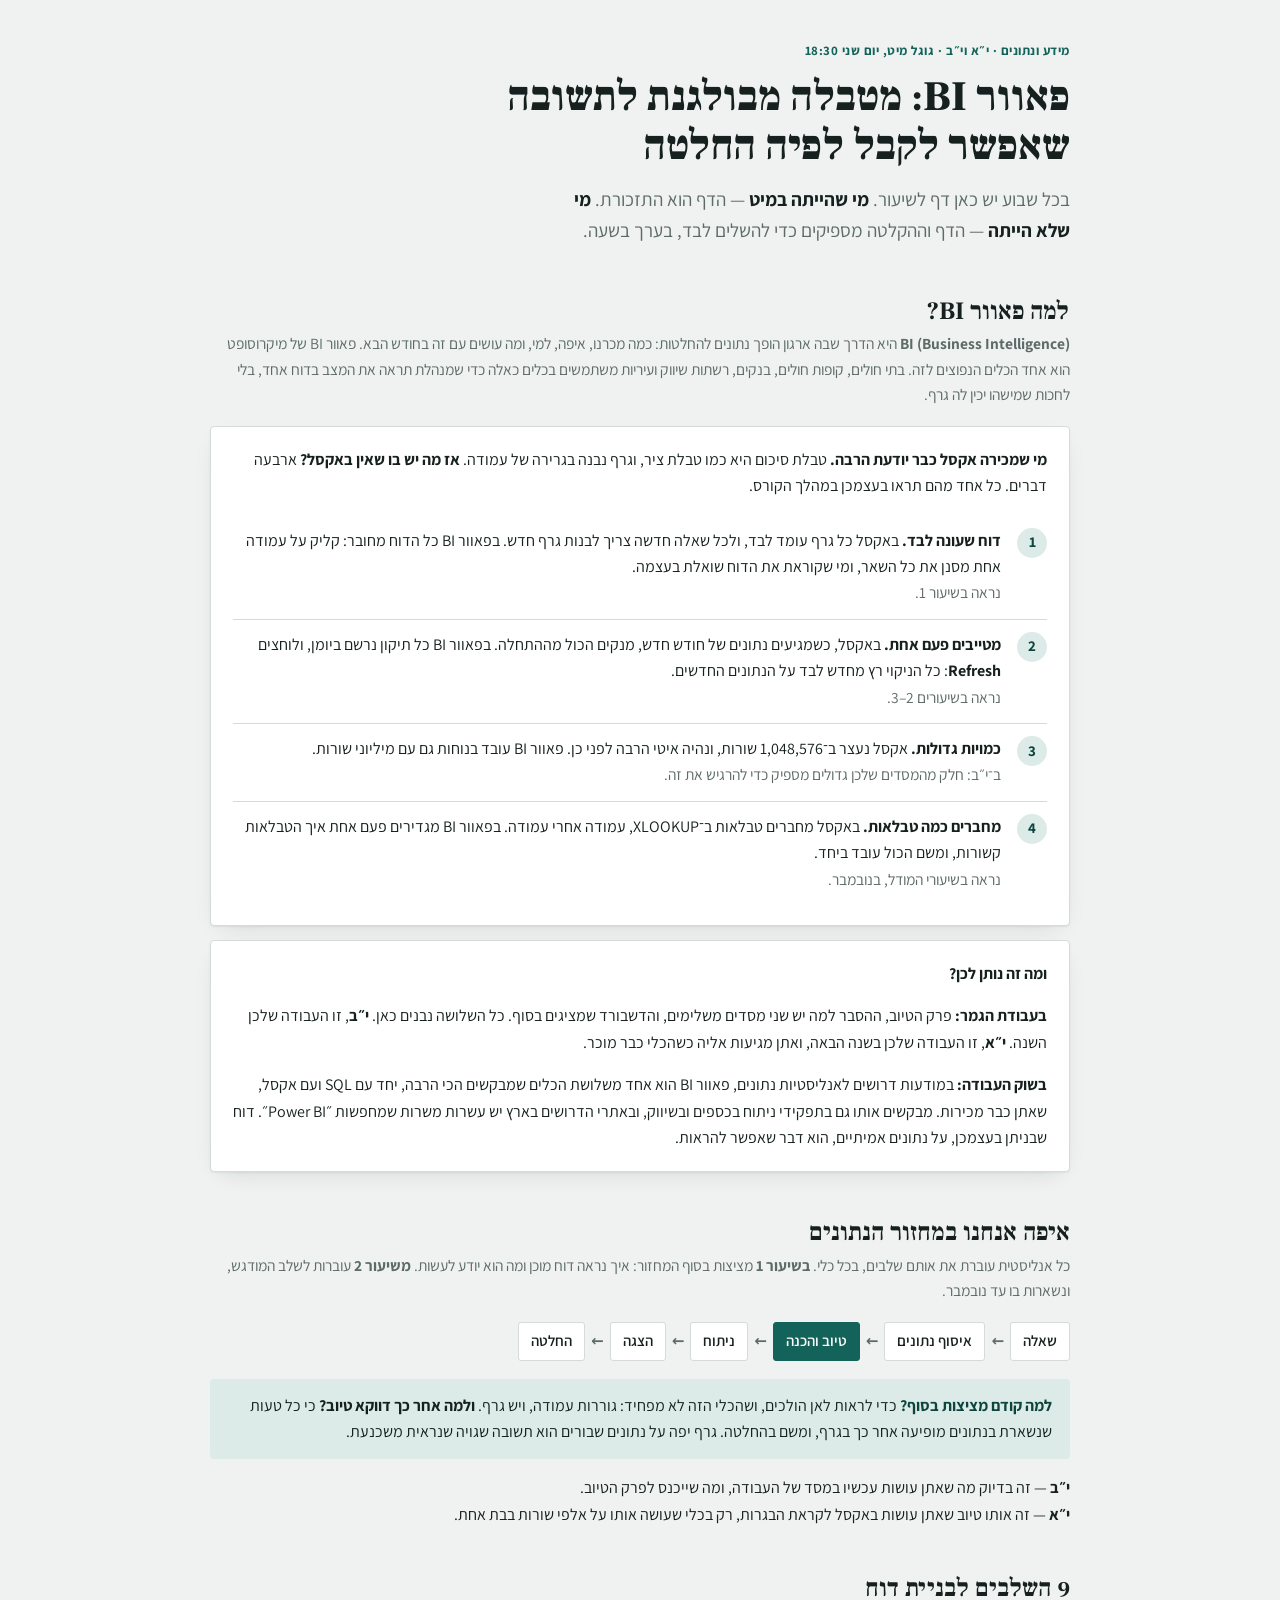
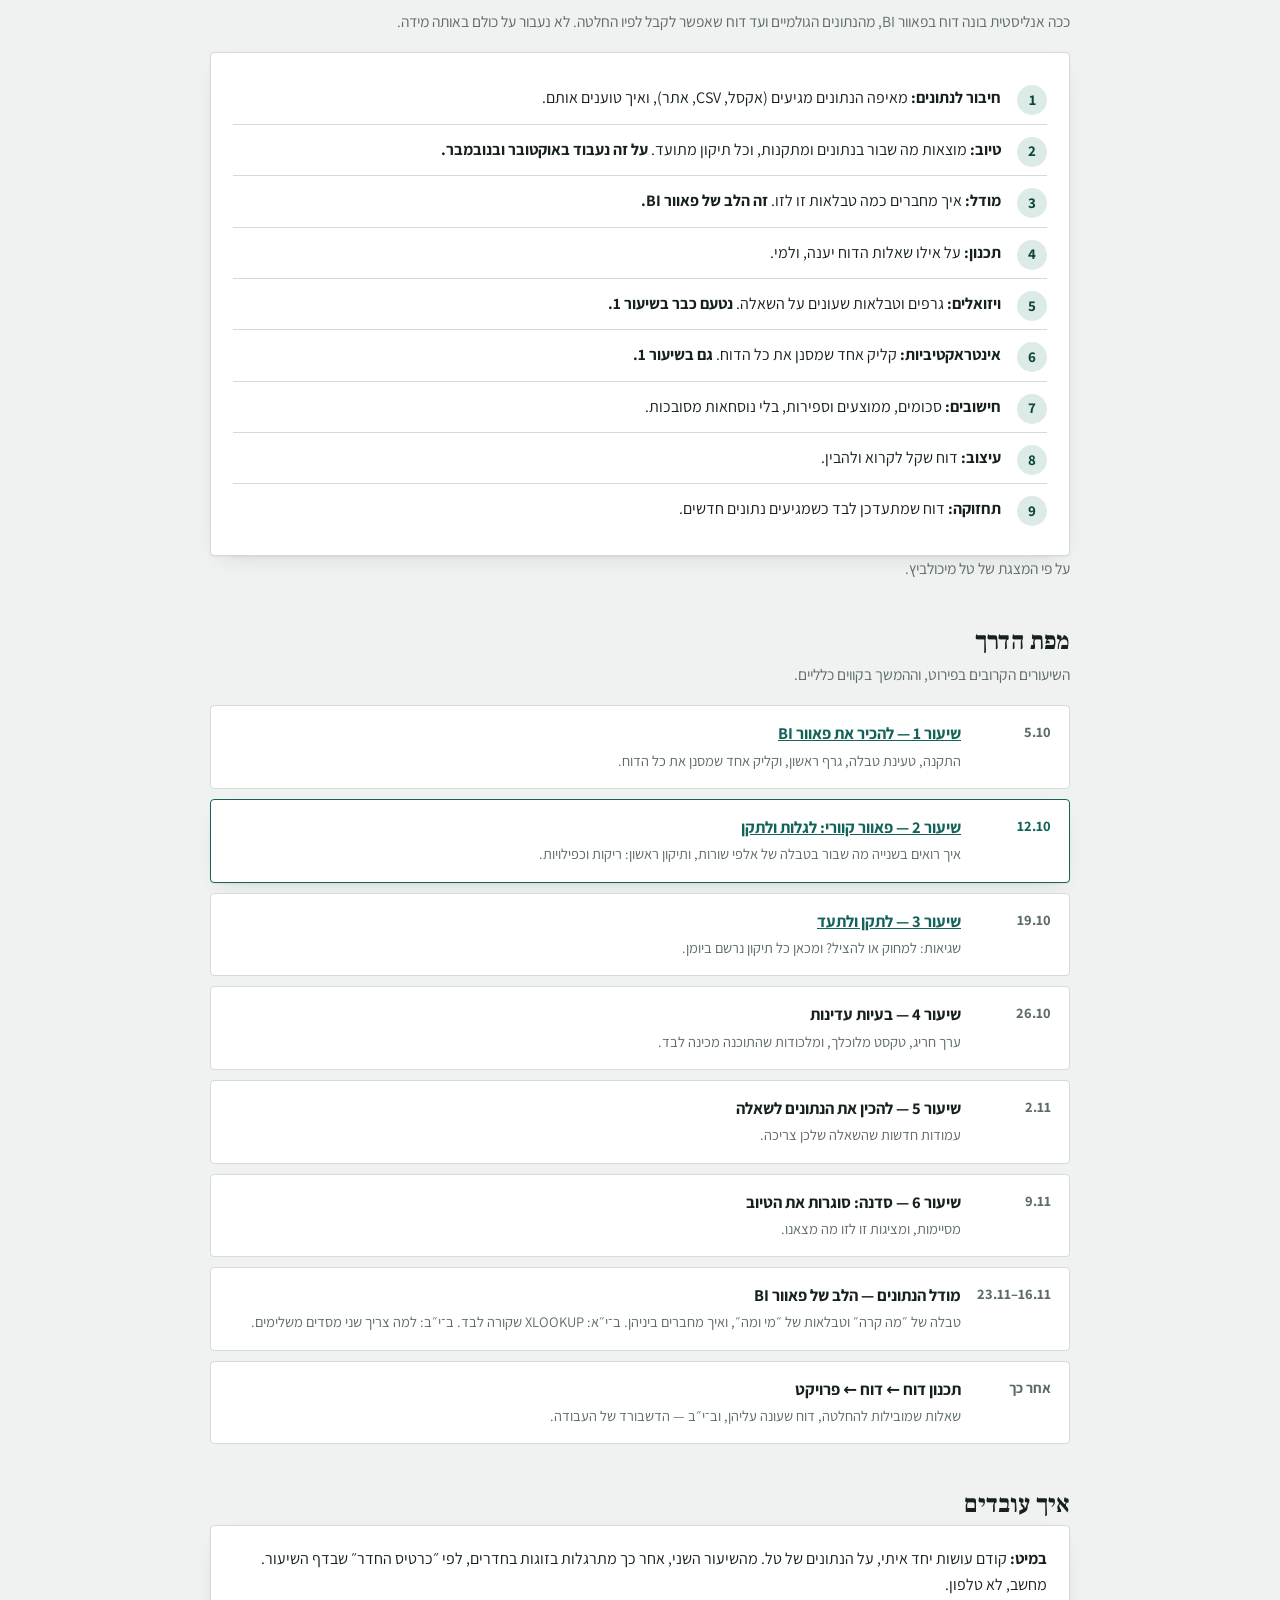
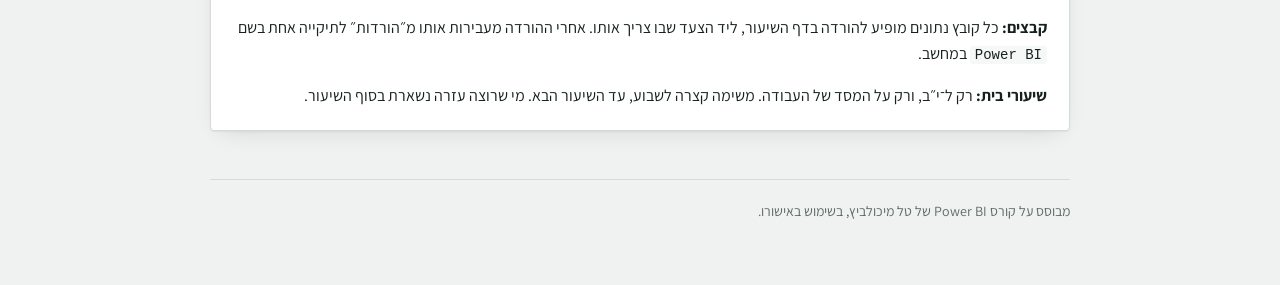
==== commit 411b6666: "שיעור 3: הדף בתבנית החדשה, הגרף לפי חודש לפני ואחרי (ריצה 9.10), וקישור במפת הדרך ובתחתית שיעור 2 Co" ====
--- a/index.html
+++ b/index.html
@@ -93,7 +93,7 @@
   <ol class="road">
     <li><span class="d">5.10</span><div><b><a href="lesson1.html">שיעור 1 — להכיר את פאוור BI</a></b><span>התקנה, טעינת טבלה, גרף ראשון, וקליק אחד שמסנן את כל הדוח.</span></div></li>
     <li class="now"><span class="d">12.10</span><div><b><a href="lesson2.html">שיעור 2 — פאוור קוורי: לגלות ולתקן</a></b><span>איך רואים בשנייה מה שבור בטבלה של אלפי שורות, ותיקון ראשון: ריקות וכפילויות.</span></div></li>
-    <li><span class="d">19.10</span><div><b>שיעור 3 — לתקן ולתעד</b><span>שגיאות: למחוק או להציל? ומכאן כל תיקון נרשם ביומן.</span></div></li>
+    <li><span class="d">19.10</span><div><b><a href="lesson3.html">שיעור 3 — לתקן ולתעד</a></b><span>שגיאות: למחוק או להציל? ומכאן כל תיקון נרשם ביומן.</span></div></li>
     <li><span class="d">26.10</span><div><b>שיעור 4 — בעיות עדינות</b><span>ערך חריג, טקסט מלוכלך, ומלכודות שהתוכנה מכינה לבד.</span></div></li>
     <li><span class="d">2.11</span><div><b>שיעור 5 — להכין את הנתונים לשאלה</b><span>עמודות חדשות שהשאלה שלכן צריכה.</span></div></li>
     <li><span class="d">9.11</span><div><b>שיעור 6 — סדנה: סוגרות את הטיוב</b><span>מסיימות, ומציגות זו לזו מה מצאנו.</span></div></li>
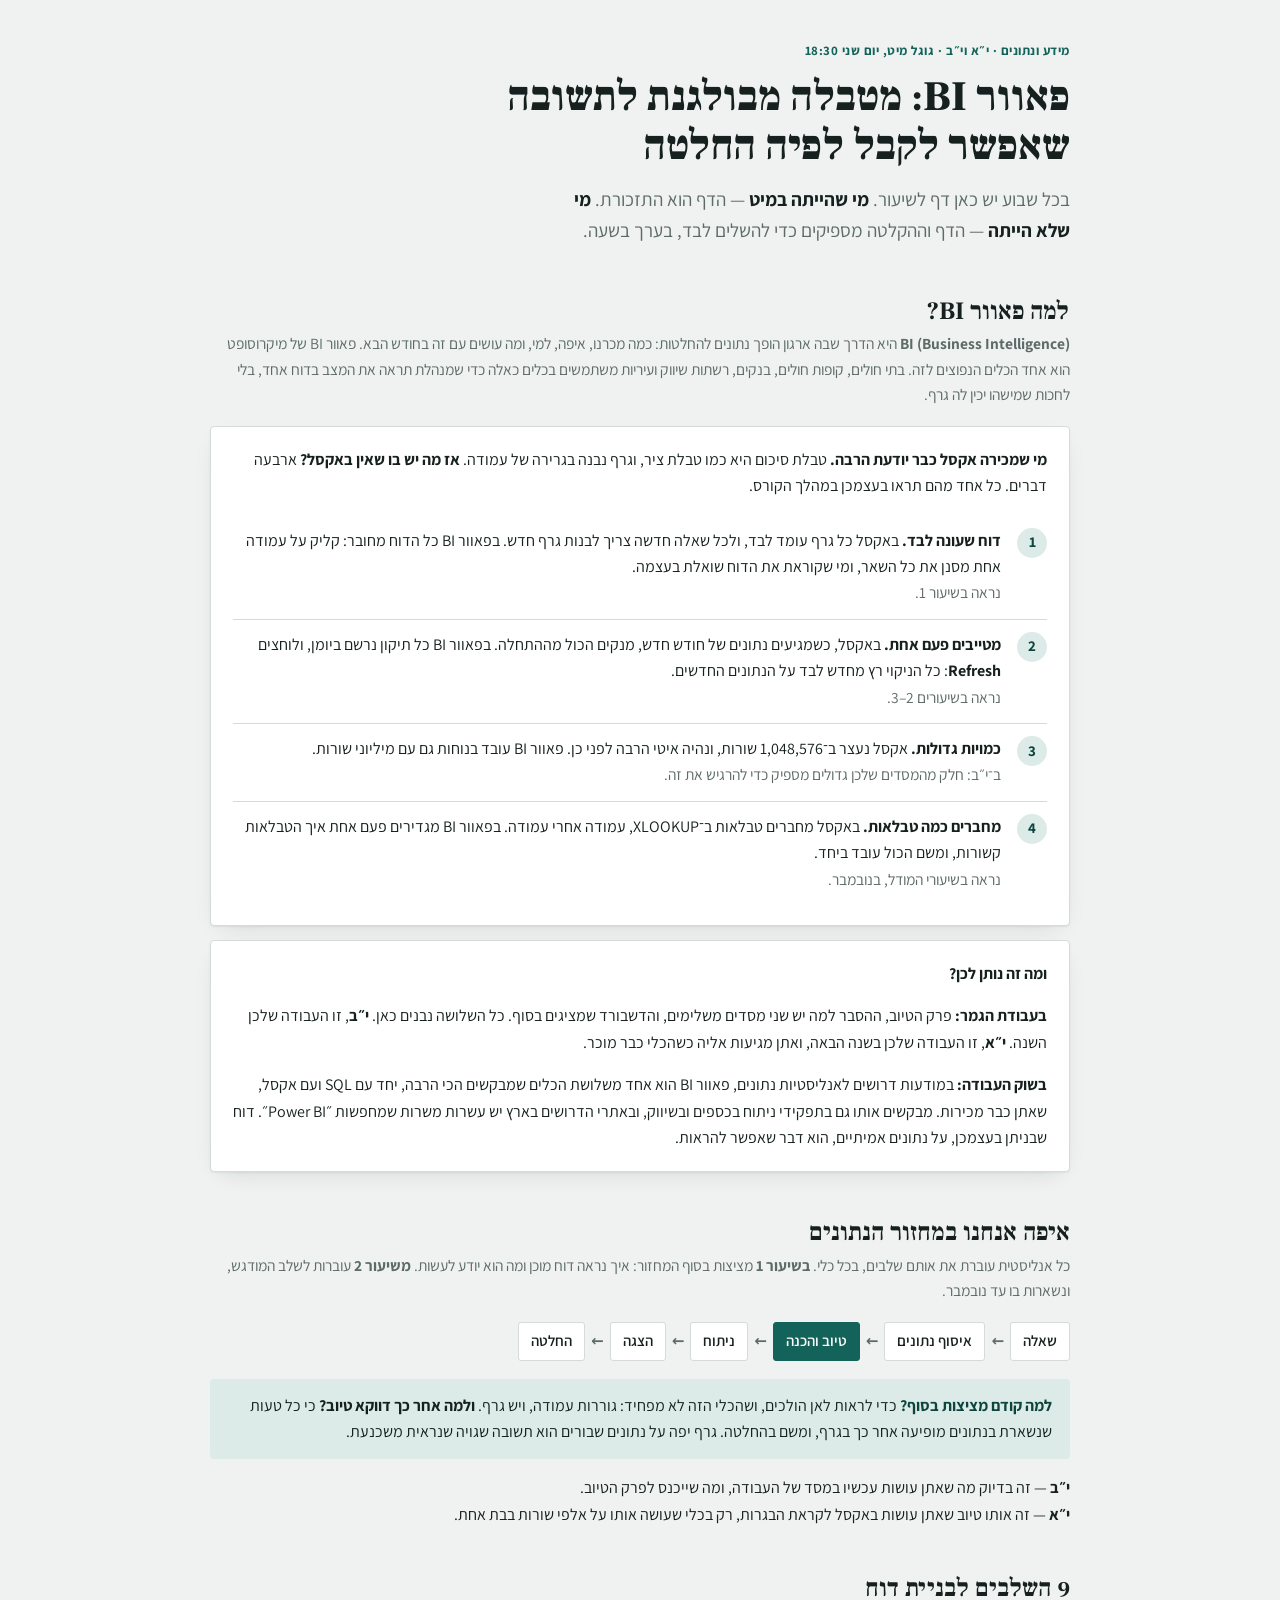
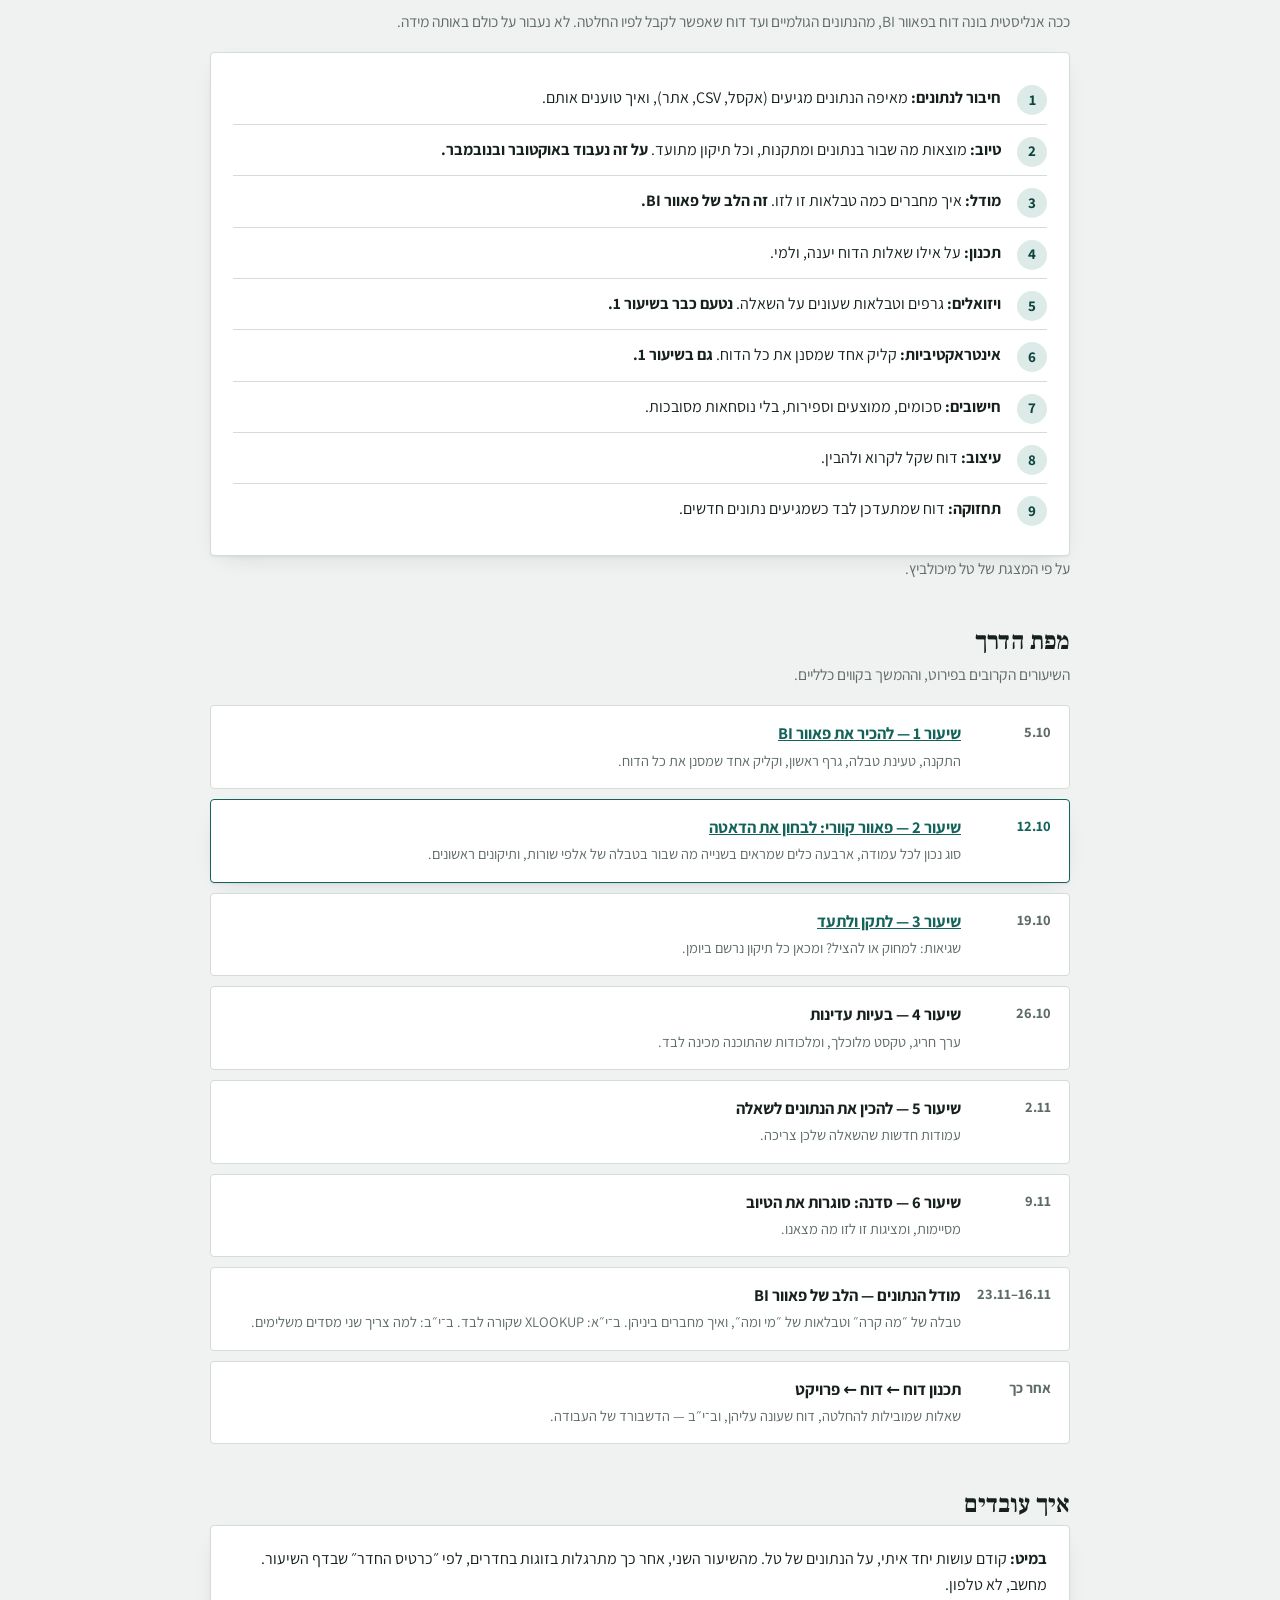
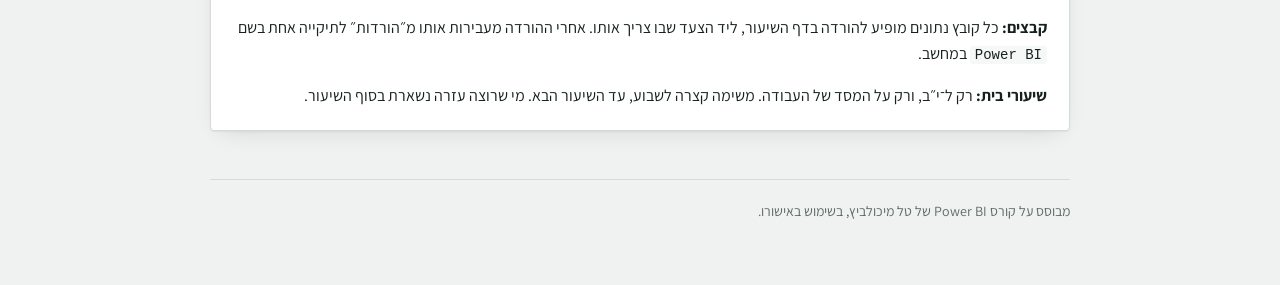
==== commit 5dc3dd2f: "שיעור 2 מחדש: כולו יחד על התדלוק — סוגים לכל עמודה, ארבעה כלים לבחינת הדאטה, Keep Errors/Duplicates," ====
--- a/index.html
+++ b/index.html
@@ -92,7 +92,7 @@
   <p class="sub">השיעורים הקרובים בפירוט, וההמשך בקווים כלליים.</p>
   <ol class="road">
     <li><span class="d">5.10</span><div><b><a href="lesson1.html">שיעור 1 — להכיר את פאוור BI</a></b><span>התקנה, טעינת טבלה, גרף ראשון, וקליק אחד שמסנן את כל הדוח.</span></div></li>
-    <li class="now"><span class="d">12.10</span><div><b><a href="lesson2.html">שיעור 2 — פאוור קוורי: לגלות ולתקן</a></b><span>איך רואים בשנייה מה שבור בטבלה של אלפי שורות, ותיקון ראשון: ריקות וכפילויות.</span></div></li>
+    <li class="now"><span class="d">12.10</span><div><b><a href="lesson2.html">שיעור 2 — פאוור קוורי: לבחון את הדאטה</a></b><span>סוג נכון לכל עמודה, ארבעה כלים שמראים בשנייה מה שבור בטבלה של אלפי שורות, ותיקונים ראשונים.</span></div></li>
     <li><span class="d">19.10</span><div><b><a href="lesson3.html">שיעור 3 — לתקן ולתעד</a></b><span>שגיאות: למחוק או להציל? ומכאן כל תיקון נרשם ביומן.</span></div></li>
     <li><span class="d">26.10</span><div><b>שיעור 4 — בעיות עדינות</b><span>ערך חריג, טקסט מלוכלך, ומלכודות שהתוכנה מכינה לבד.</span></div></li>
     <li><span class="d">2.11</span><div><b>שיעור 5 — להכין את הנתונים לשאלה</b><span>עמודות חדשות שהשאלה שלכן צריכה.</span></div></li>
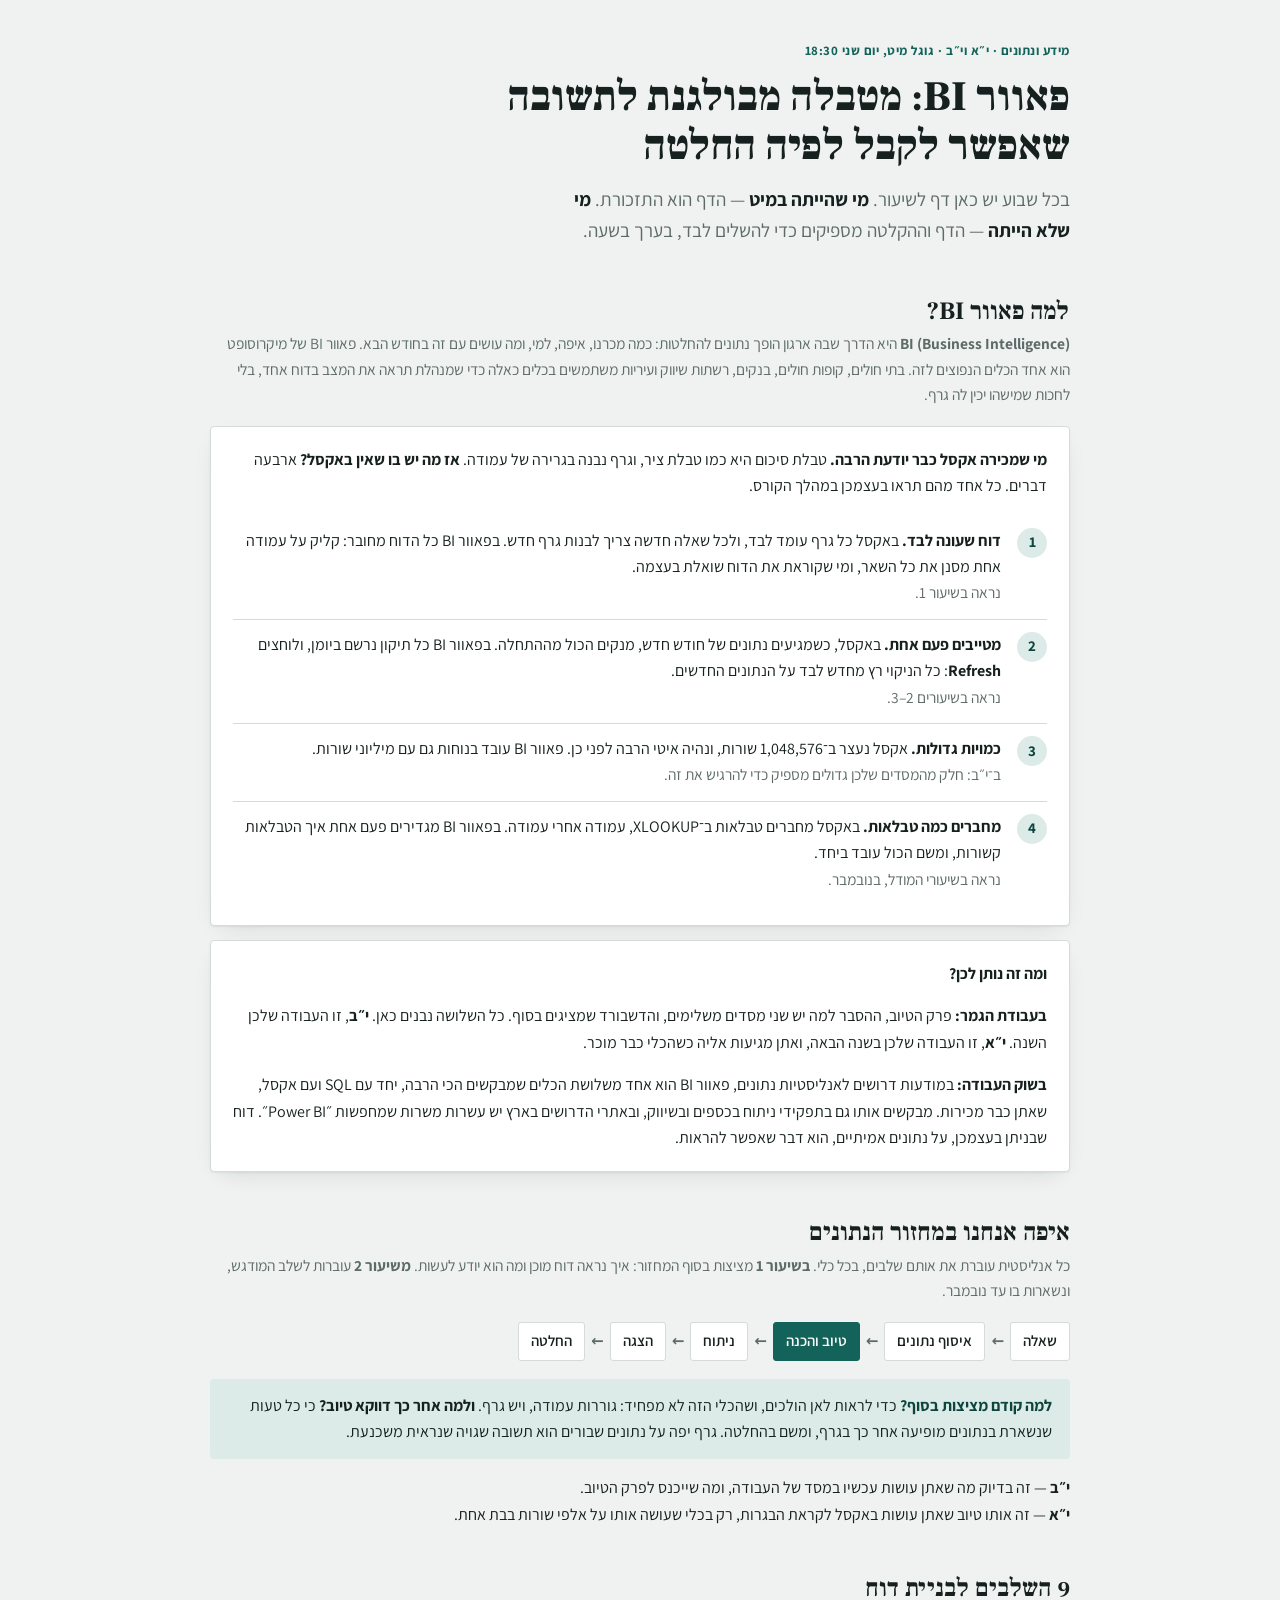
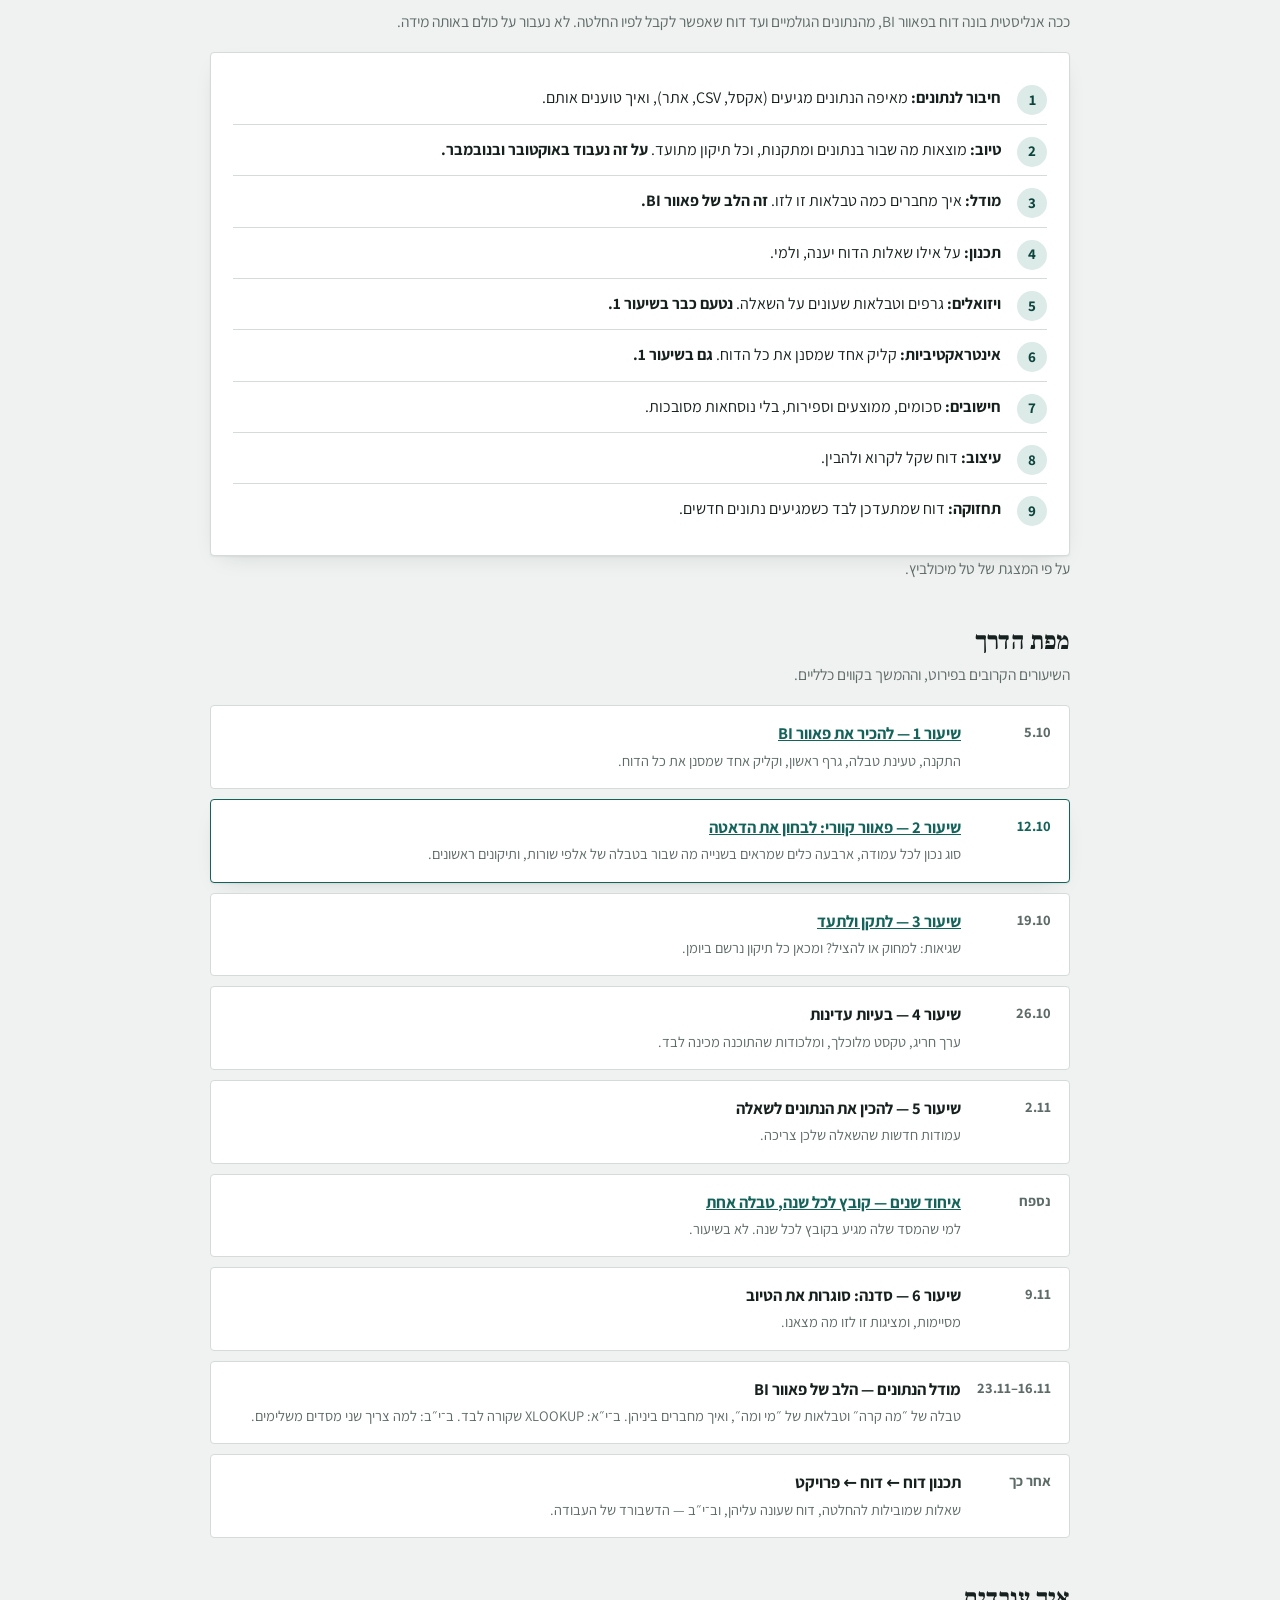
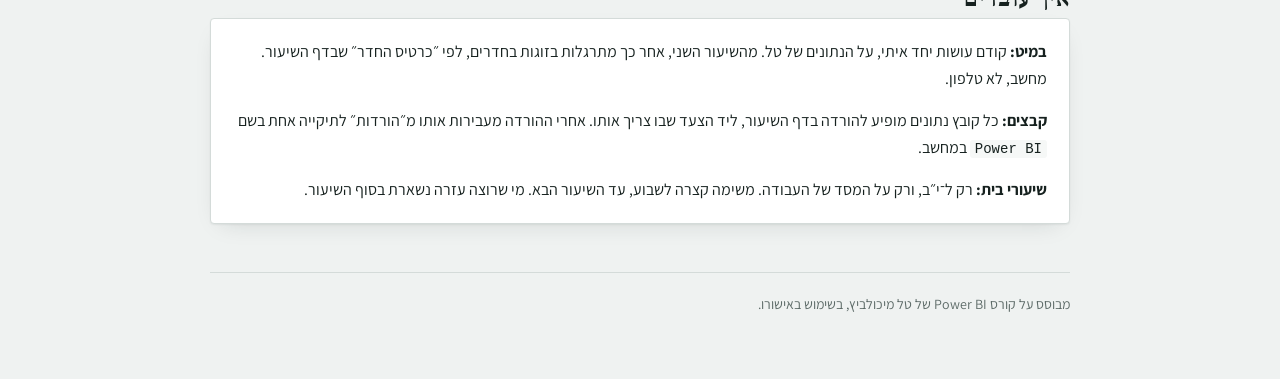
==== commit 2aea79f3: "נספח איחוד שנים (16.10): קודם מאחדות, אחר כך קוראות בפרופיל מה השתבש ומתקנות. כל תיקון שורה בטבלת הט" ====
--- a/index.html
+++ b/index.html
@@ -96,6 +96,7 @@
     <li><span class="d">19.10</span><div><b><a href="lesson3.html">שיעור 3 — לתקן ולתעד</a></b><span>שגיאות: למחוק או להציל? ומכאן כל תיקון נרשם ביומן.</span></div></li>
     <li><span class="d">26.10</span><div><b>שיעור 4 — בעיות עדינות</b><span>ערך חריג, טקסט מלוכלך, ומלכודות שהתוכנה מכינה לבד.</span></div></li>
     <li><span class="d">2.11</span><div><b>שיעור 5 — להכין את הנתונים לשאלה</b><span>עמודות חדשות שהשאלה שלכן צריכה.</span></div></li>
+    <li><span class="d">נספח</span><div><b><a href="append.html">איחוד שנים — קובץ לכל שנה, טבלה אחת</a></b><span>למי שהמסד שלה מגיע בקובץ לכל שנה. לא בשיעור.</span></div></li>
     <li><span class="d">9.11</span><div><b>שיעור 6 — סדנה: סוגרות את הטיוב</b><span>מסיימות, ומציגות זו לזו מה מצאנו.</span></div></li>
     <li><span class="d">16.11–23.11</span><div><b>מודל הנתונים — הלב של פאוור BI</b><span>טבלה של ״מה קרה״ וטבלאות של ״מי ומה״, ואיך מחברים ביניהן. ב־י״א: XLOOKUP שקורה לבד. ב־י״ב: למה צריך שני מסדים משלימים.</span></div></li>
     <li><span class="d">אחר כך</span><div><b>תכנון דוח ← דוח ← פרויקט</b><span>שאלות שמובילות להחלטה, דוח שעונה עליהן, וב־י״ב — הדשבורד של העבודה.</span></div></li>
--- a/style.css
+++ b/style.css
@@ -178,6 +178,24 @@
 :root[data-theme="dark"] .btn { color: #0f1513; }
 @media (prefers-color-scheme: dark) { :root:not([data-theme="light"]) .btn { color: #0f1513; } }
 .btn.off { background: var(--line); color: var(--muted); pointer-events: none; }
+/* תגית זמן בהקלטה: <a class="at" href="…/view?t=SECONDS" dir="ltr">▶ 23:44</a>. דרייב קופץ לשנייה הזו */
+.at {
+  display: inline-block; font-size: 13px; font-weight: 700; text-decoration: none; white-space: nowrap;
+  font-family: var(--body); font-variant-numeric: tabular-nums; vertical-align: 2px;
+  color: var(--accent-ink); background: var(--accent-soft); border-radius: 3px;
+  padding: 1px 8px; margin-inline-start: 6px;
+}
+.at:hover, .at:focus-visible { background: var(--accent); color: #fff; }
+:root[data-theme="dark"] .at:hover, :root[data-theme="dark"] .at:focus-visible { color: #0f1513; }
+@media (prefers-color-scheme: dark) { :root:not([data-theme="light"]) .at:hover, :root:not([data-theme="light"]) .at:focus-visible { color: #0f1513; } }
+.at.none { background: var(--line); color: var(--muted); font-weight: 400; }
+/* מפת ההקלטה: לפי סדר הזמן. li.skip = אפשר לדלג */
+.chapters { list-style: none; padding: 0; margin: 14px 0 0; font-size: 15px; }
+.chapters li { display: grid; grid-template-columns: 76px 1fr auto; gap: 8px; align-items: baseline; padding: 4px 0; border-top: 1px solid var(--line); }
+.chapters li .at { margin: 0; justify-self: start; }
+.chapters .step { color: var(--muted); font-size: 13.5px; white-space: nowrap; }
+.chapters li.skip { color: var(--muted); }
+.chapters li.skip .at { background: transparent; border: 1px solid var(--line); color: var(--muted); }
 /* קובץ להורדה מתוך הטקסט: <a class="file" href="files/x.xlsx" download="שם בעברית.xlsx"> */
 .file {
   display: inline-block; font-weight: 700; text-decoration: none; white-space: nowrap;
@@ -190,7 +208,7 @@
 /* קישורים: ניווט (כותרת, תחתית, מפת הדרך) — באותה לשונית.
    הפניה מתוך משימה לדף אחר, וכל קישור חיצוני — לשונית חדשה, עם target="_blank" rel="noopener",
    כדי שהתלמידה לא תאבד את המקום שלה בצעדים. הסימן ↗ מודיע מראש שתיפתח לשונית. */
-a[target="_blank"]:not(.btn)::after { content: "\00a0↗"; font-size: .85em; text-decoration: none; display: inline-block; }
+a[target="_blank"]:not(.btn):not(.at)::after { content: "\00a0↗"; font-size: .85em; text-decoration: none; display: inline-block; }
 
 table { border-collapse: collapse; width: 100%; font-size: 15px; }
 th, td { text-align: right; padding: 8px 10px; border-bottom: 1px solid var(--line); vertical-align: top; }
@@ -248,7 +266,7 @@
 }
 @media print {
   body { background: #fff; }
-  .toc, .rec { display: none; }
+  .toc, .rec, .at, .chapters { display: none; }
   details { border: 0; }
 }
 
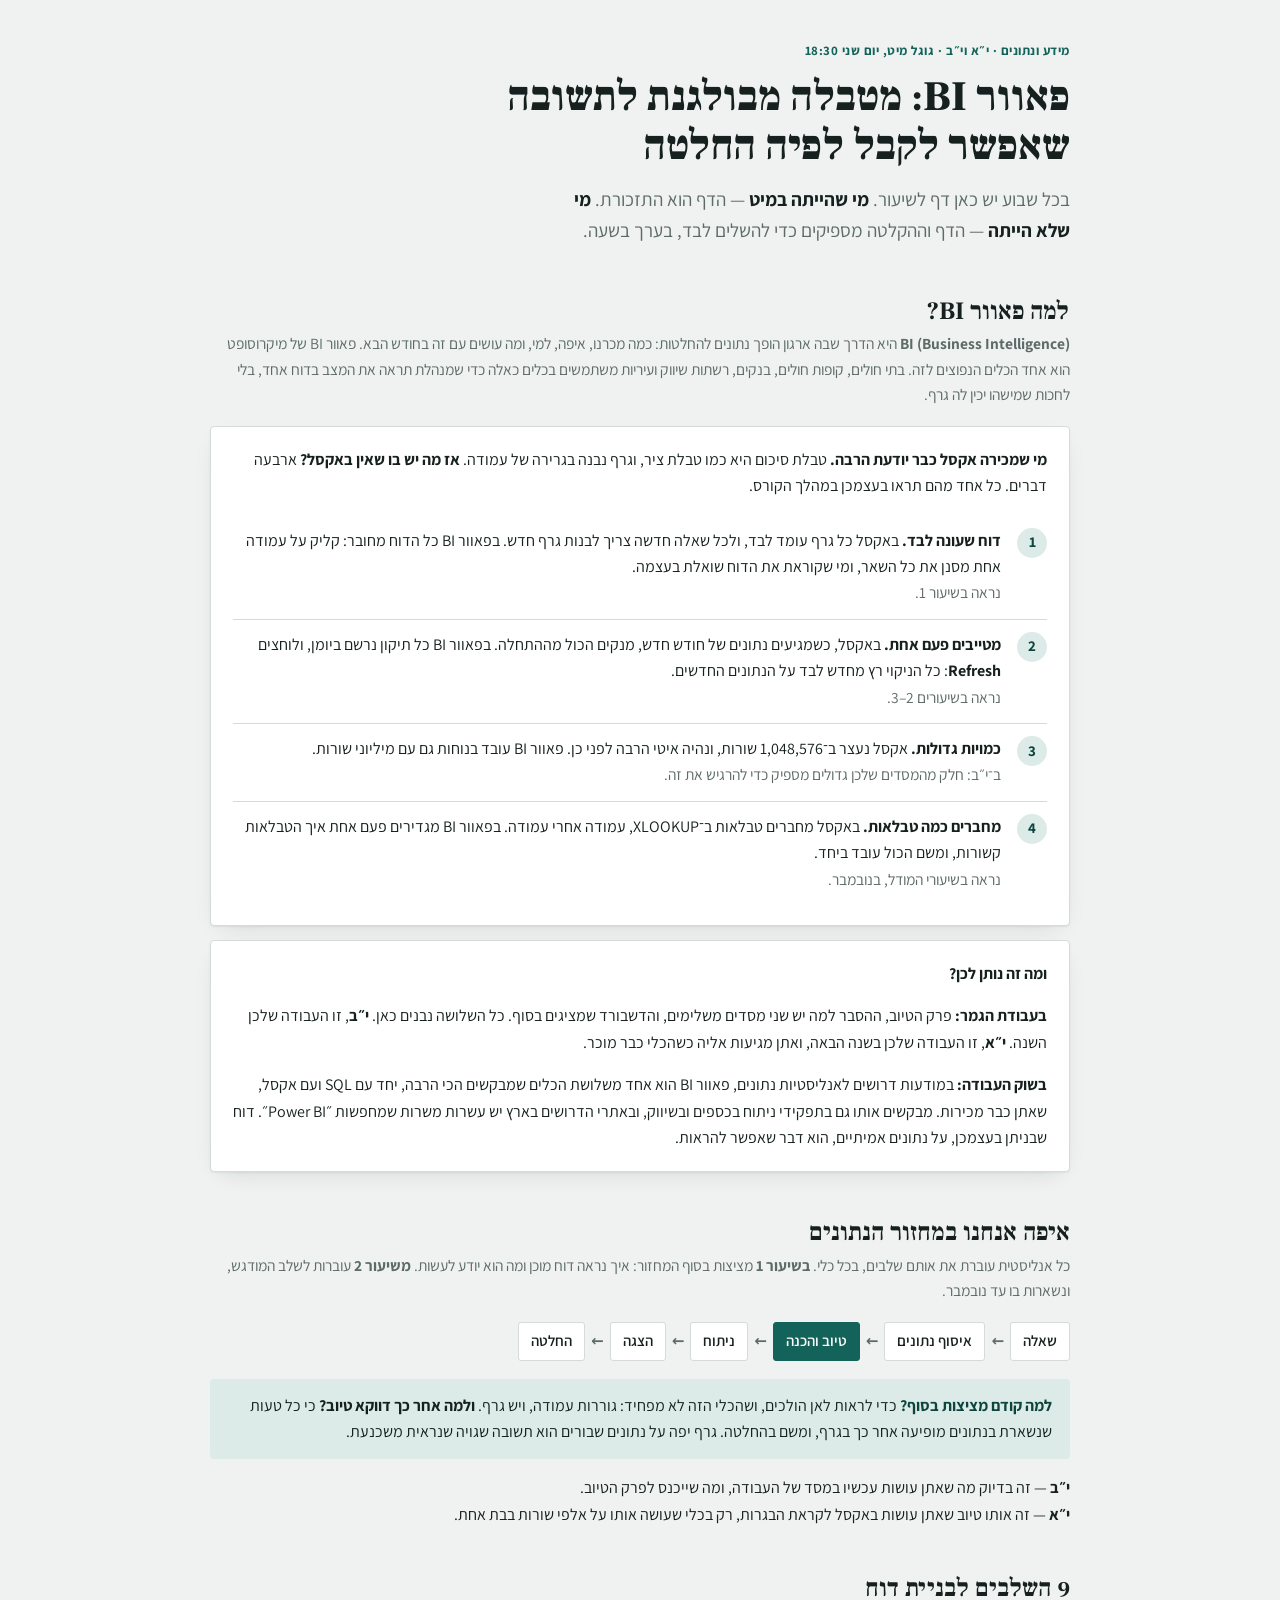
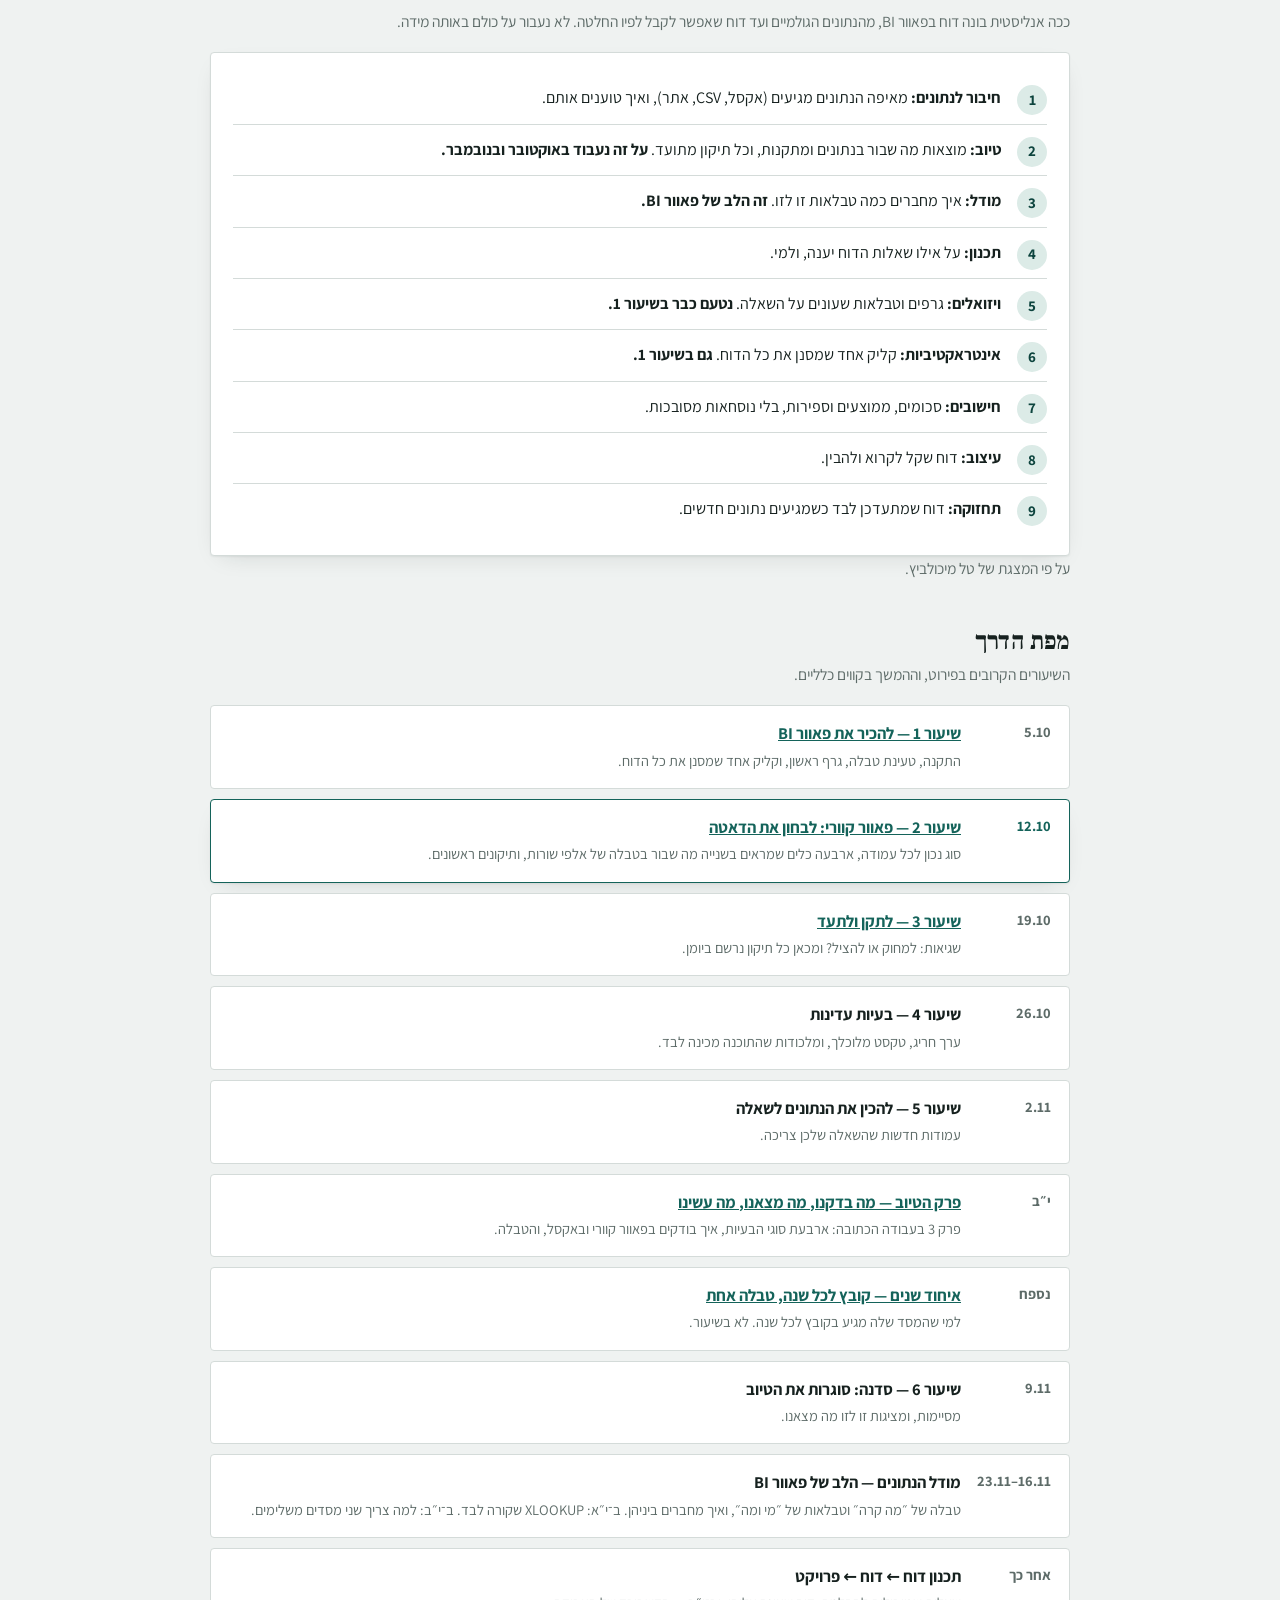
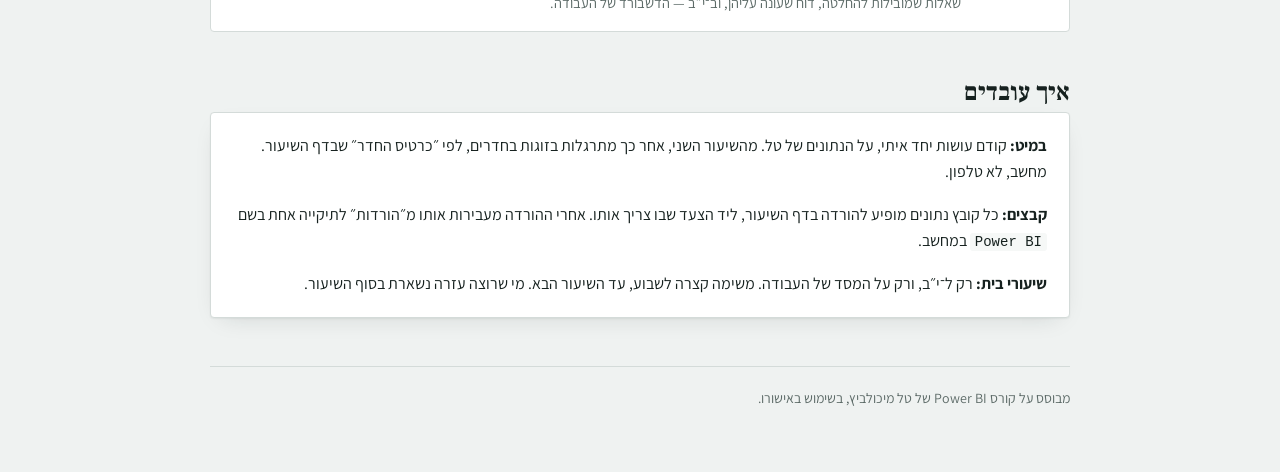
==== commit 37a329d5: "שיעור 3 אחרי שקרה (20.10): הקלטה ומפה, ודף חדש — פרק הטיוב - tiyuv.html: ארבעת סוגי הבעיות (שגוי מול" ====
--- a/index.html
+++ b/index.html
@@ -96,6 +96,7 @@
     <li><span class="d">19.10</span><div><b><a href="lesson3.html">שיעור 3 — לתקן ולתעד</a></b><span>שגיאות: למחוק או להציל? ומכאן כל תיקון נרשם ביומן.</span></div></li>
     <li><span class="d">26.10</span><div><b>שיעור 4 — בעיות עדינות</b><span>ערך חריג, טקסט מלוכלך, ומלכודות שהתוכנה מכינה לבד.</span></div></li>
     <li><span class="d">2.11</span><div><b>שיעור 5 — להכין את הנתונים לשאלה</b><span>עמודות חדשות שהשאלה שלכן צריכה.</span></div></li>
+    <li><span class="d">י״ב</span><div><b><a href="tiyuv.html">פרק הטיוב — מה בדקנו, מה מצאנו, מה עשינו</a></b><span>פרק 3 בעבודה הכתובה: ארבעת סוגי הבעיות, איך בודקים בפאוור קוורי ובאקסל, והטבלה.</span></div></li>
     <li><span class="d">נספח</span><div><b><a href="append.html">איחוד שנים — קובץ לכל שנה, טבלה אחת</a></b><span>למי שהמסד שלה מגיע בקובץ לכל שנה. לא בשיעור.</span></div></li>
     <li><span class="d">9.11</span><div><b>שיעור 6 — סדנה: סוגרות את הטיוב</b><span>מסיימות, ומציגות זו לזו מה מצאנו.</span></div></li>
     <li><span class="d">16.11–23.11</span><div><b>מודל הנתונים — הלב של פאוור BI</b><span>טבלה של ״מה קרה״ וטבלאות של ״מי ומה״, ואיך מחברים ביניהן. ב־י״א: XLOOKUP שקורה לבד. ב־י״ב: למה צריך שני מסדים משלימים.</span></div></li>
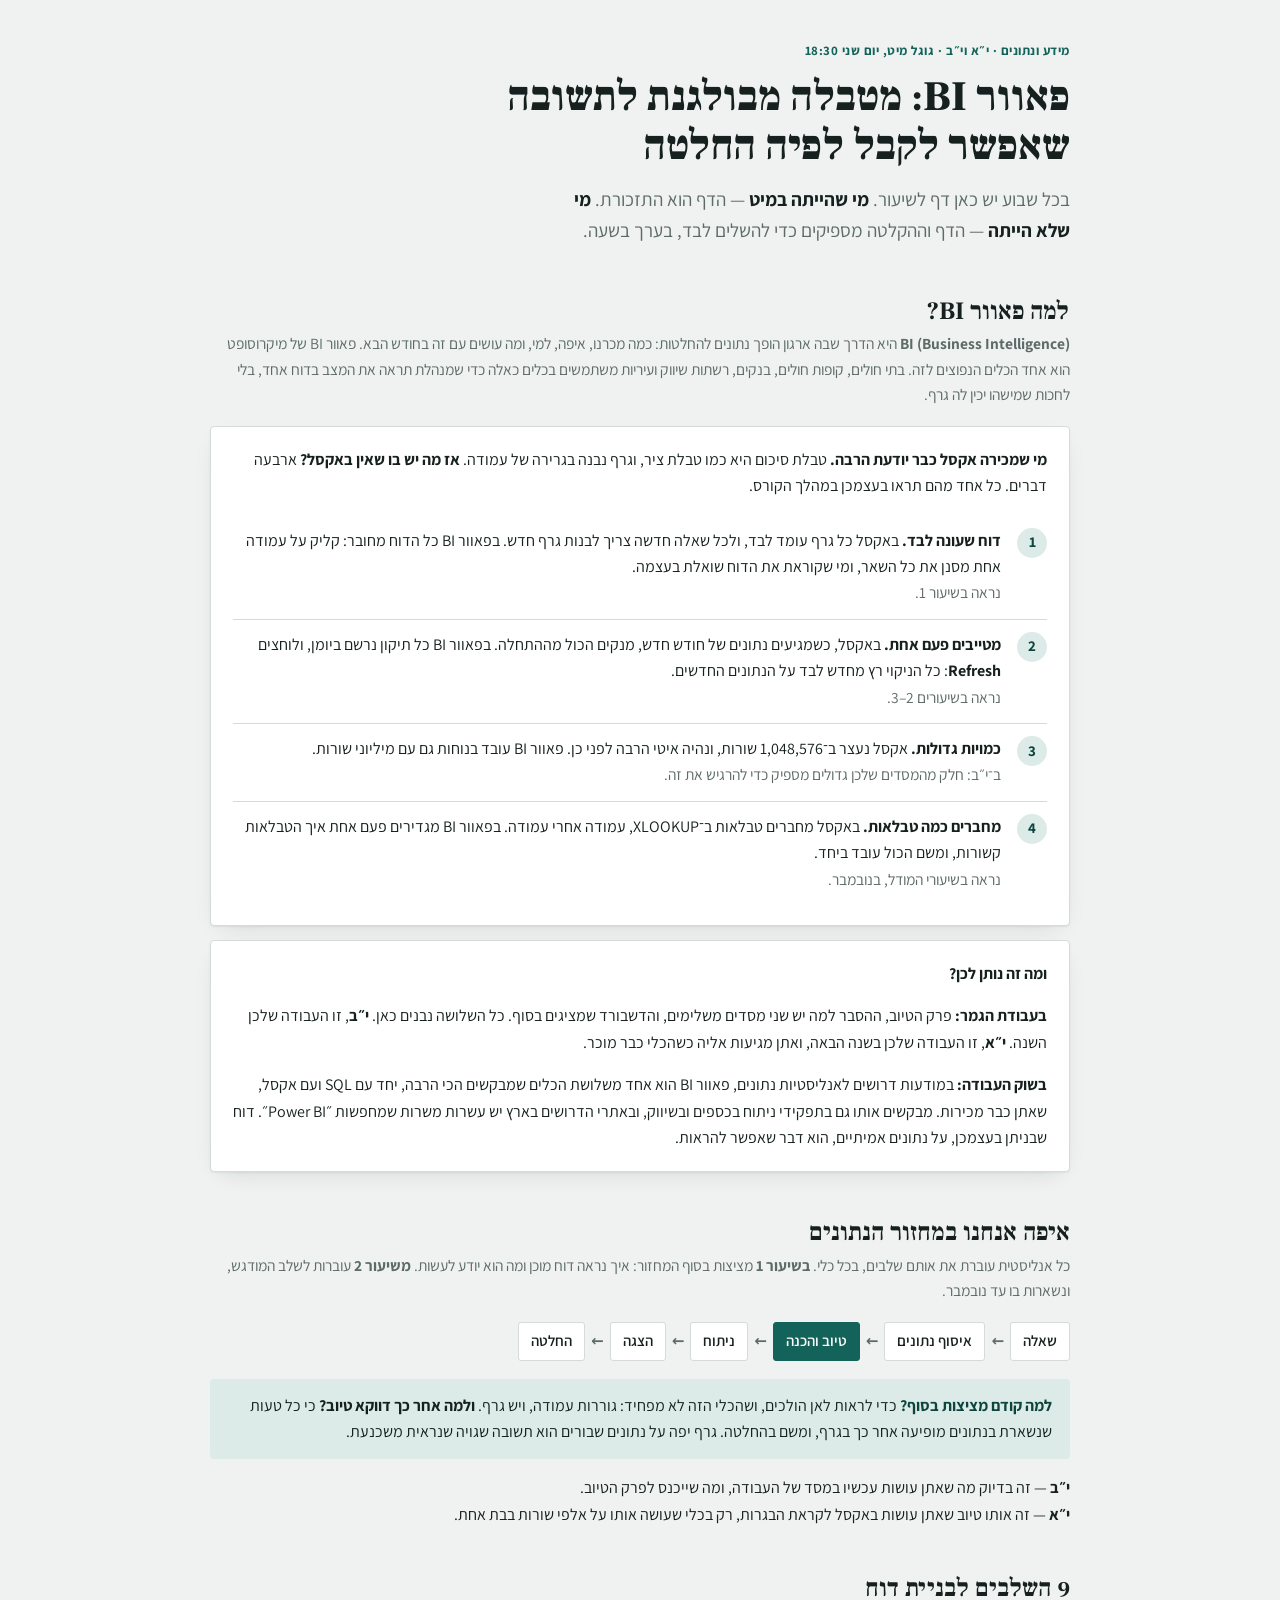
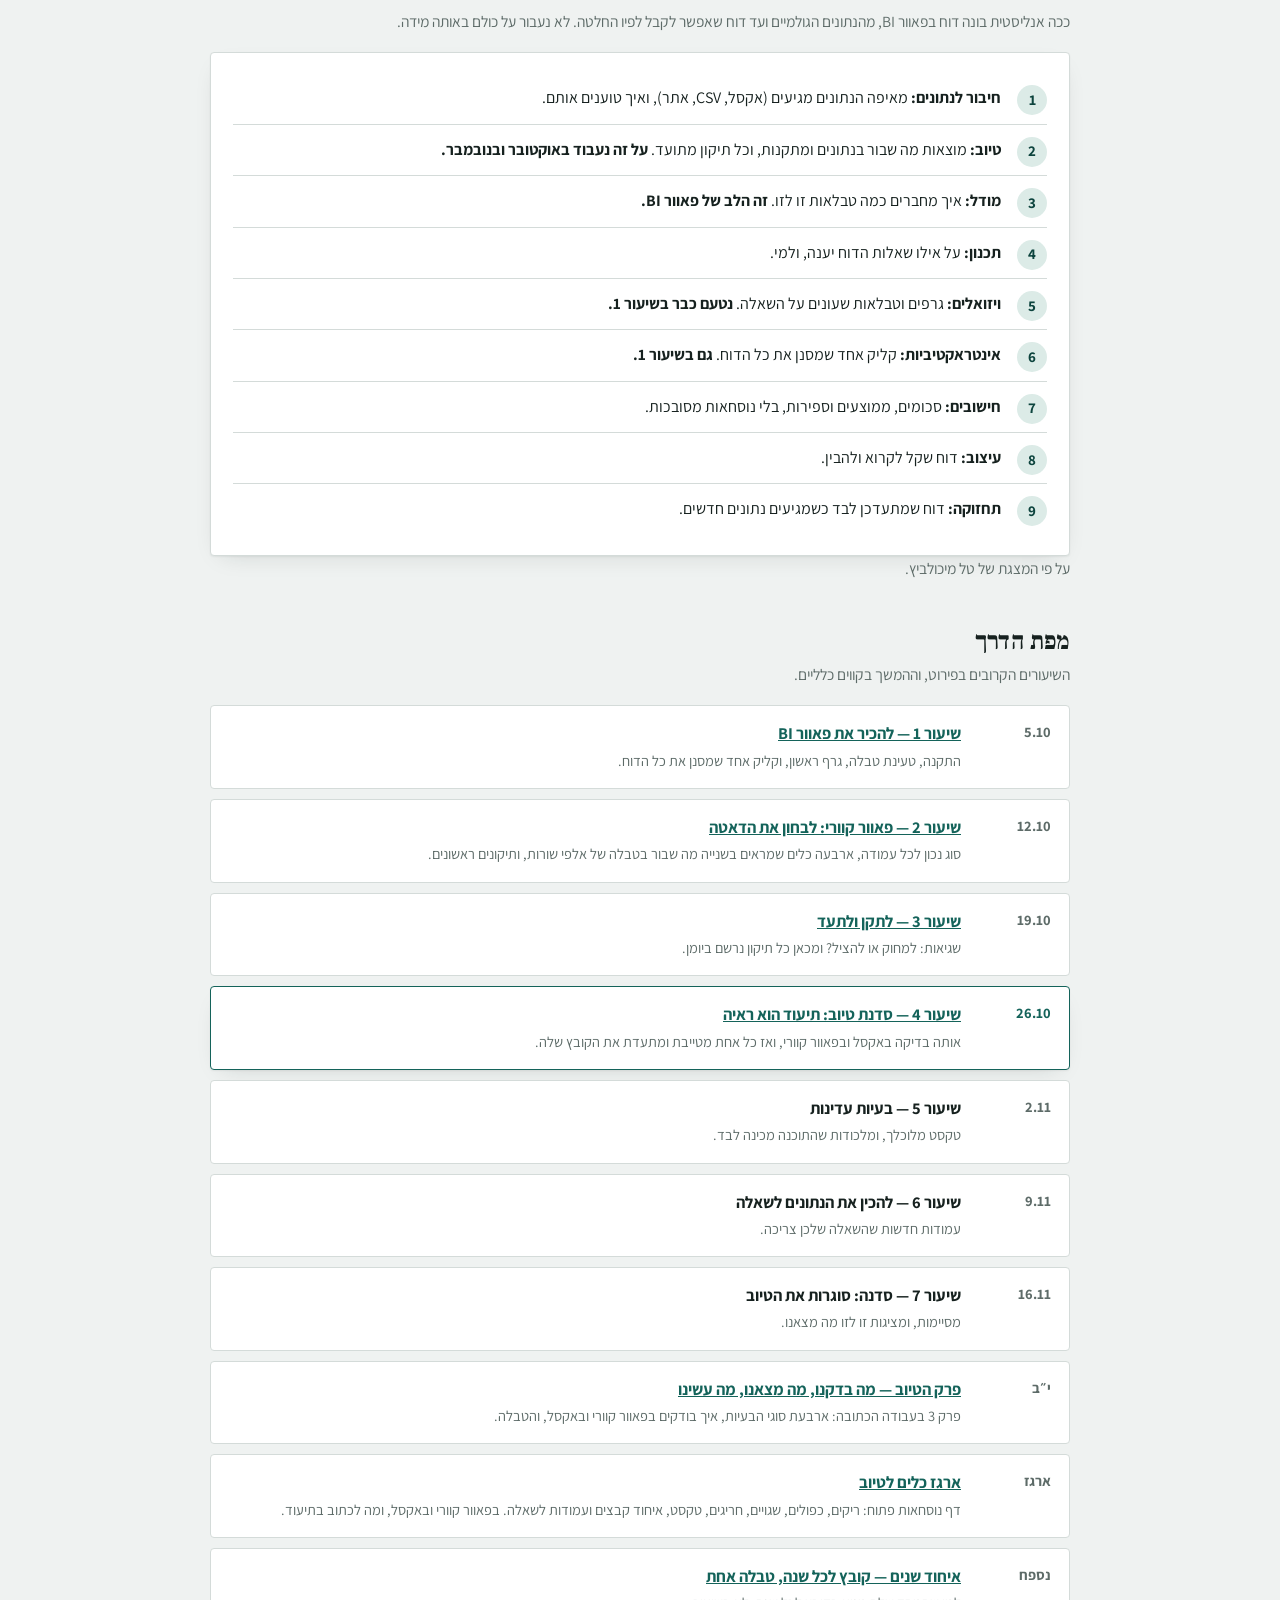
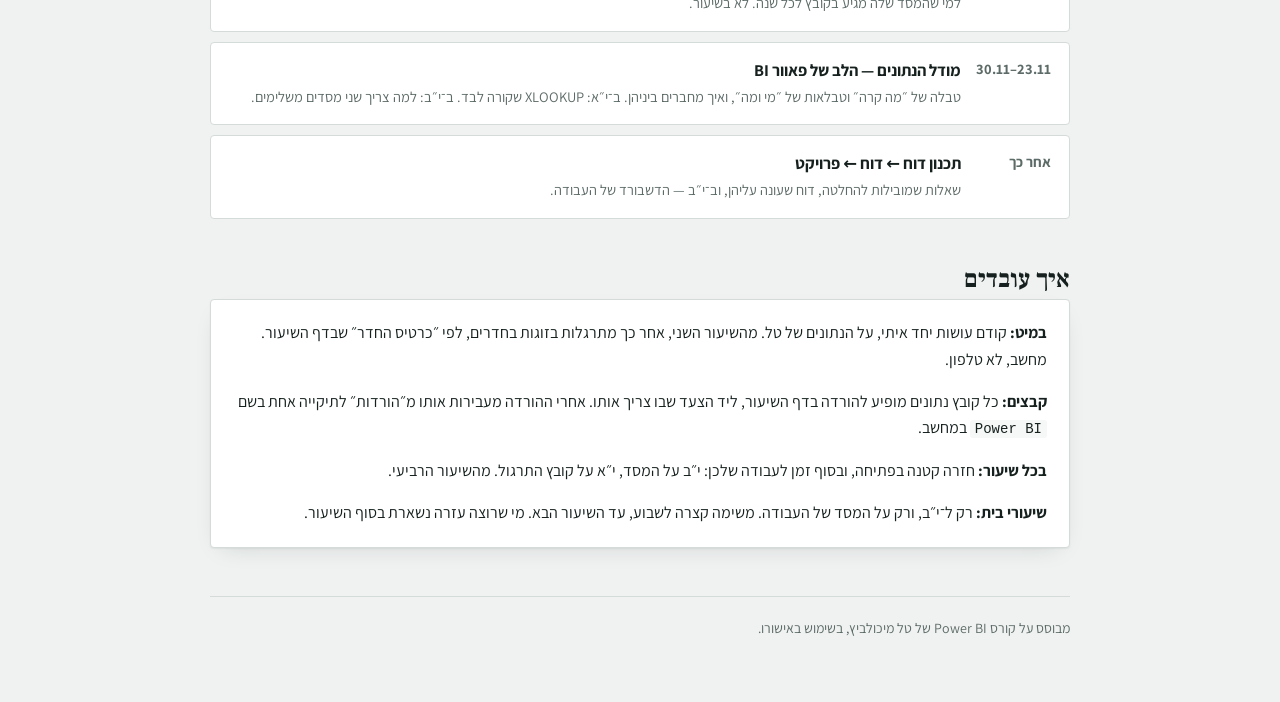
==== commit 3546d4d7: "שיעור 4 (26.10): סדנת טיוב, ארגז הכלים, ושיעורים 5–6 שורת תיעוד = מה בדקתן, לפי מה, מה מצאתן, מה עשי" ====
--- a/index.html
+++ b/index.html
@@ -7,7 +7,7 @@
 <link rel="preconnect" href="https://fonts.googleapis.com">
 <link rel="preconnect" href="https://fonts.gstatic.com" crossorigin>
 <link rel="stylesheet" href="https://fonts.googleapis.com/css2?family=Assistant:wght@400;600;700&family=Frank+Ruhl+Libre:wght@500;700;900&display=swap">
-<link rel="stylesheet" href="style.css?v=5">
+<link rel="stylesheet" href="style.css?v=7">
 </head>
 <body>
 <div class="wrap">
@@ -92,14 +92,16 @@
   <p class="sub">השיעורים הקרובים בפירוט, וההמשך בקווים כלליים.</p>
   <ol class="road">
     <li><span class="d">5.10</span><div><b><a href="lesson1.html">שיעור 1 — להכיר את פאוור BI</a></b><span>התקנה, טעינת טבלה, גרף ראשון, וקליק אחד שמסנן את כל הדוח.</span></div></li>
-    <li class="now"><span class="d">12.10</span><div><b><a href="lesson2.html">שיעור 2 — פאוור קוורי: לבחון את הדאטה</a></b><span>סוג נכון לכל עמודה, ארבעה כלים שמראים בשנייה מה שבור בטבלה של אלפי שורות, ותיקונים ראשונים.</span></div></li>
+    <li><span class="d">12.10</span><div><b><a href="lesson2.html">שיעור 2 — פאוור קוורי: לבחון את הדאטה</a></b><span>סוג נכון לכל עמודה, ארבעה כלים שמראים בשנייה מה שבור בטבלה של אלפי שורות, ותיקונים ראשונים.</span></div></li>
     <li><span class="d">19.10</span><div><b><a href="lesson3.html">שיעור 3 — לתקן ולתעד</a></b><span>שגיאות: למחוק או להציל? ומכאן כל תיקון נרשם ביומן.</span></div></li>
-    <li><span class="d">26.10</span><div><b>שיעור 4 — בעיות עדינות</b><span>ערך חריג, טקסט מלוכלך, ומלכודות שהתוכנה מכינה לבד.</span></div></li>
-    <li><span class="d">2.11</span><div><b>שיעור 5 — להכין את הנתונים לשאלה</b><span>עמודות חדשות שהשאלה שלכן צריכה.</span></div></li>
+    <li class="now"><span class="d">26.10</span><div><b><a href="lesson4.html">שיעור 4 — סדנת טיוב: תיעוד הוא ראיה</a></b><span>אותה בדיקה באקסל ובפאוור קוורי, ואז כל אחת מטייבת ומתעדת את הקובץ שלה.</span></div></li>
+    <li><span class="d">2.11</span><div><b>שיעור 5 — בעיות עדינות</b><span>טקסט מלוכלך, ומלכודות שהתוכנה מכינה לבד.</span></div></li>
+    <li><span class="d">9.11</span><div><b>שיעור 6 — להכין את הנתונים לשאלה</b><span>עמודות חדשות שהשאלה שלכן צריכה.</span></div></li>
+    <li><span class="d">16.11</span><div><b>שיעור 7 — סדנה: סוגרות את הטיוב</b><span>מסיימות, ומציגות זו לזו מה מצאנו.</span></div></li>
     <li><span class="d">י״ב</span><div><b><a href="tiyuv.html">פרק הטיוב — מה בדקנו, מה מצאנו, מה עשינו</a></b><span>פרק 3 בעבודה הכתובה: ארבעת סוגי הבעיות, איך בודקים בפאוור קוורי ובאקסל, והטבלה.</span></div></li>
+    <li><span class="d">ארגז</span><div><b><a href="kelim.html">ארגז כלים לטיוב</a></b><span>דף נוסחאות פתוח: ריקים, כפולים, שגויים, חריגים, טקסט, איחוד קבצים ועמודות לשאלה. בפאוור קוורי ובאקסל, ומה לכתוב בתיעוד.</span></div></li>
     <li><span class="d">נספח</span><div><b><a href="append.html">איחוד שנים — קובץ לכל שנה, טבלה אחת</a></b><span>למי שהמסד שלה מגיע בקובץ לכל שנה. לא בשיעור.</span></div></li>
-    <li><span class="d">9.11</span><div><b>שיעור 6 — סדנה: סוגרות את הטיוב</b><span>מסיימות, ומציגות זו לזו מה מצאנו.</span></div></li>
-    <li><span class="d">16.11–23.11</span><div><b>מודל הנתונים — הלב של פאוור BI</b><span>טבלה של ״מה קרה״ וטבלאות של ״מי ומה״, ואיך מחברים ביניהן. ב־י״א: XLOOKUP שקורה לבד. ב־י״ב: למה צריך שני מסדים משלימים.</span></div></li>
+    <li><span class="d">23.11–30.11</span><div><b>מודל הנתונים — הלב של פאוור BI</b><span>טבלה של ״מה קרה״ וטבלאות של ״מי ומה״, ואיך מחברים ביניהן. ב־י״א: XLOOKUP שקורה לבד. ב־י״ב: למה צריך שני מסדים משלימים.</span></div></li>
     <li><span class="d">אחר כך</span><div><b>תכנון דוח ← דוח ← פרויקט</b><span>שאלות שמובילות להחלטה, דוח שעונה עליהן, וב־י״ב — הדשבורד של העבודה.</span></div></li>
   </ol>
 </section>
@@ -109,6 +111,7 @@
   <div class="box">
     <p style="margin-top:0"><b>במיט:</b> קודם עושות יחד איתי, על הנתונים של טל. מהשיעור השני, אחר כך מתרגלות בזוגות בחדרים, לפי ״כרטיס החדר״ שבדף השיעור. מחשב, לא טלפון.</p>
     <p><b>קבצים:</b> כל קובץ נתונים מופיע להורדה בדף השיעור, ליד הצעד שבו צריך אותו. אחרי ההורדה מעבירות אותו מ״הורדות״ לתיקייה אחת בשם <code>Power BI</code> במחשב.</p>
+    <p><b>בכל שיעור:</b> חזרה קטנה בפתיחה, ובסוף זמן לעבודה שלכן: י״ב על המסד, י״א על קובץ התרגול. מהשיעור הרביעי.</p>
     <p style="margin-bottom:0"><b>שיעורי בית:</b> רק ל־י״ב, ורק על המסד של העבודה. משימה קצרה לשבוע, עד השיעור הבא. מי שרוצה עזרה נשארת בסוף השיעור.</p>
   </div>
 </section>
--- a/style.css
+++ b/style.css
@@ -423,6 +423,45 @@
   .v2 .topic { padding: 2px 14px 14px; }
 }
 
+/* ---------- הקצב הקבוע (משיעור 4): חזרה קטנה בפתיחה, ו״על העבודה שלכן״ ---------- */
+/* <section id="recap" class="stage s0 recap">: 2–3 שאלות לצ׳אט, כל אחת ב־ol.qs > li, והתשובה ב־details.ans בתוכה */
+.v2 .recap ol.qs { list-style: none; counter-reset: q; padding: 0; margin: 12px 0 0; display: grid; gap: 10px; }
+.v2 .recap ol.qs > li {
+  counter-increment: q; background: var(--surface); border: 1px solid var(--line);
+  border-inline-start: 5px solid var(--stc); border-radius: 5px; padding: 12px 18px 4px; box-shadow: var(--shadow);
+}
+.v2 .recap ol.qs > li > p:first-child { margin: 0 0 8px; font-weight: 700; }
+.v2 .recap ol.qs > li > p:first-child::before { content: counter(q) ". "; color: var(--stc); font-variant-numeric: tabular-nums; }
+.v2 details.ans { background: none; border: 0; border-top: 1px solid var(--line); border-radius: 0; padding: 0; margin: 0; font-size: 15px; }
+.v2 details.ans > summary { padding: 8px 0; color: var(--muted); font-size: 14.5px; }
+.v2 details.ans > summary::before {
+  content: "תשובה"; display: inline-block; font-size: 12px; font-weight: 700; border-radius: 3px;
+  padding: 0 7px; margin-inline-end: 8px; vertical-align: 1px; color: #fff; background: var(--stc);
+}
+.v2 details.ans:not([open]) > summary::after { content: " · אחרי שעניתן"; font-weight: 400; }
+.v2 details.ans[open] > summary { border-bottom: 0; margin-bottom: 0; }
+/* שאלת יישום: בשיעור עונות בצ׳אט של המיט, ובהשלמה עונות לעצמן */
+.v2 .chat {
+  margin: 14px 0 0; padding: 10px 14px; border-radius: 4px; font-weight: 700;
+  background: var(--surface); border: 1.5px dashed var(--stc);
+}
+.v2 .chat::before { content: "✍️ שאלת יישום: "; color: var(--stc); }
+
+/* <section id="own" class="stage s3 own">: כרטיס לכל כיתה זה לצד זה, ובכל אחד ״מה נכנס לתיעוד״ (.log) */
+.v2 .own .tracks { display: grid; grid-template-columns: repeat(auto-fit, minmax(280px, 1fr)); gap: 14px; align-items: start; margin: 14px 0 0; }
+.v2 .own .tracks > .topic { margin: 0; }
+.v2 .own .log {
+  margin: 12px 0 4px; padding: 10px 14px; border-radius: 4px; font-size: 15px;
+  background: var(--stc-soft); border: 1.5px solid var(--stc);
+}
+.v2 .own .log::before {
+  content: "נכנס לתיעוד"; display: inline-block; font-size: 12px; font-weight: 700; border-radius: 3px;
+  padding: 0 7px; margin-inline-end: 8px; vertical-align: 1px; color: #fff; background: var(--stc);
+}
+.v2 .own .log ul { margin: 6px 0 0; padding-inline-start: 20px; }
+:root[data-theme="dark"] .v2 :is(details.ans > summary, .own .log)::before { color: #0f1513; }
+@media (prefers-color-scheme: dark) { :root:not([data-theme="light"]) .v2 :is(details.ans > summary, .own .log)::before { color: #0f1513; } }
+
 /* ---------- מצב הצגה למיט ---------- */
 body.v2.present { font-size: 20px; }
 body.v2.present .wrap { max-width: 1040px; }
@@ -431,6 +470,7 @@
 body.v2.present .out, body.v2.present .why, body.v2.present .trap, body.v2.present .ok,
 body.v2.present .sub, body.v2.present .etl li, body.v2.present .verbs li { font-size: 19px; }
 body.v2.present .etl b { font-size: 21px; }
+body.v2.present .recap ol.qs > li, body.v2.present details.ans, body.v2.present .chat, body.v2.present .own .log { font-size: 19px; }
 
 @media print {
   .v2 .stages, .v2 .tick, .v2 .next { display: none; }
